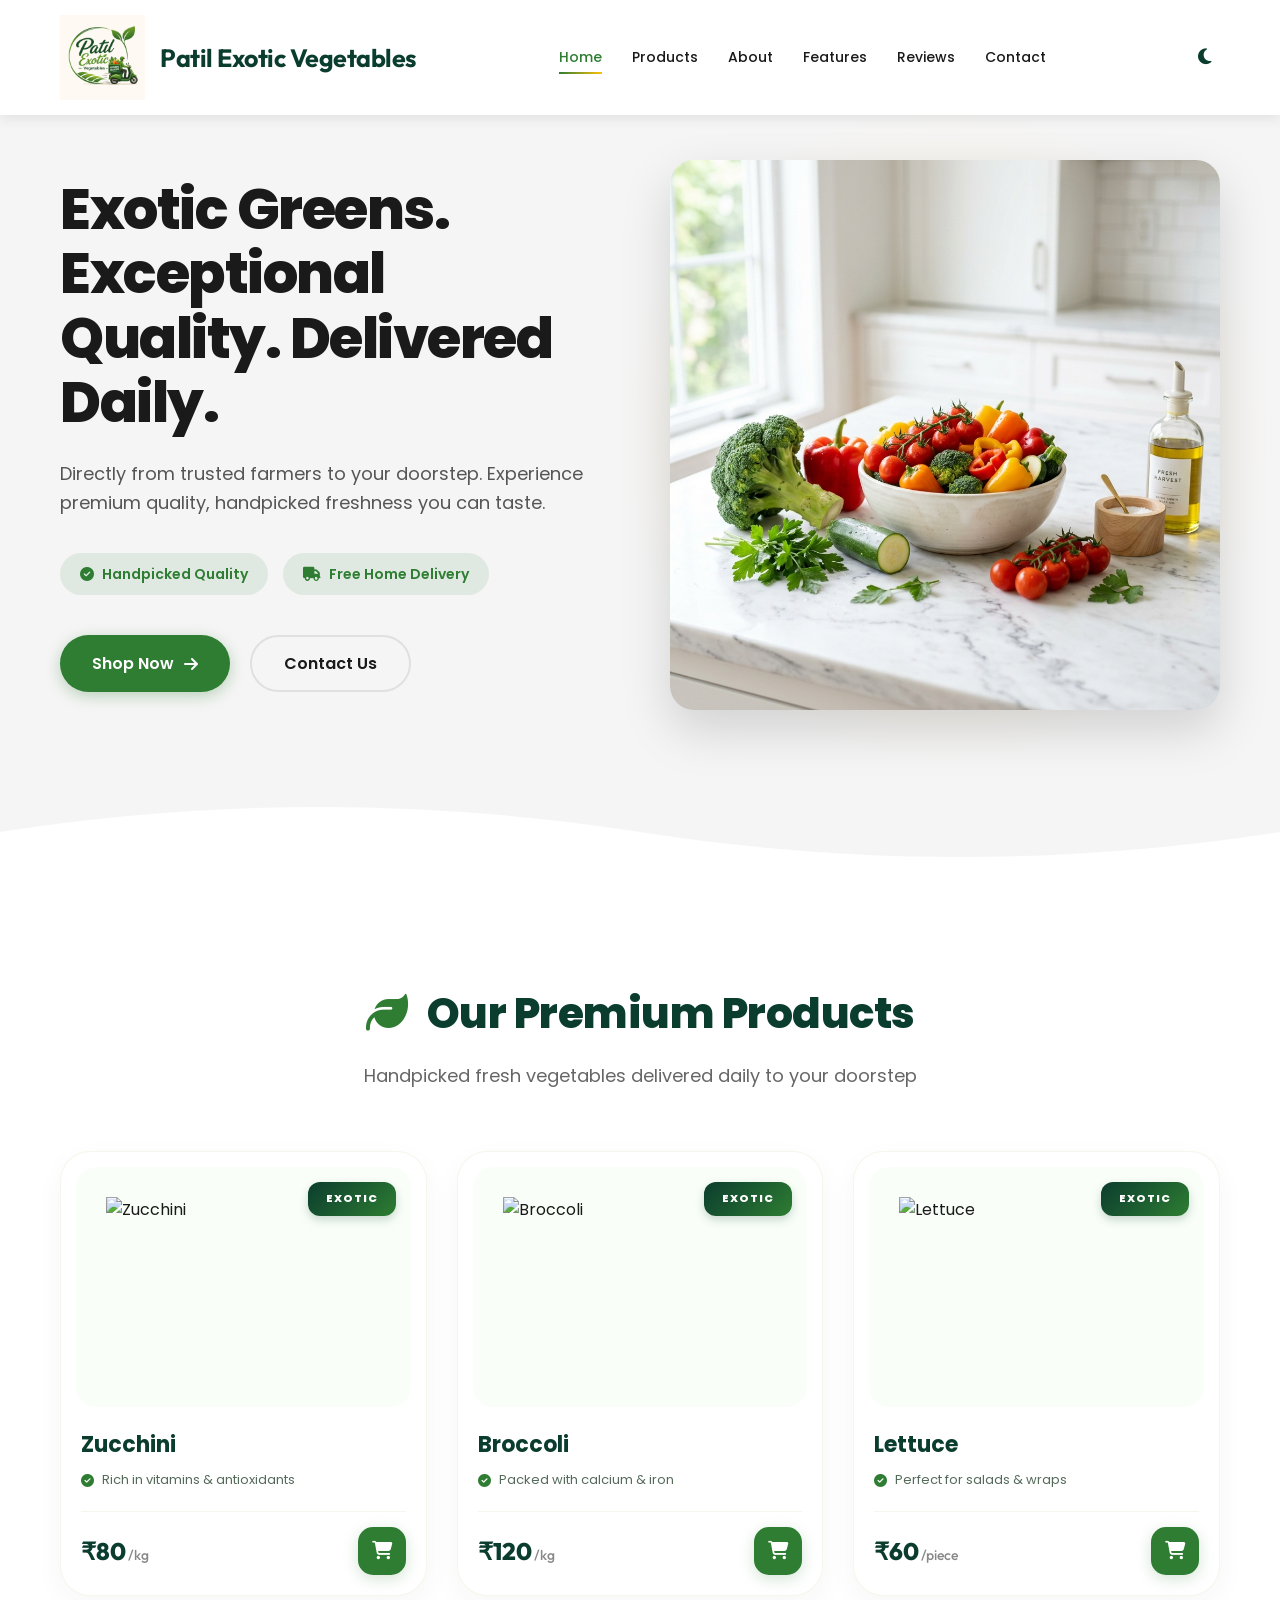
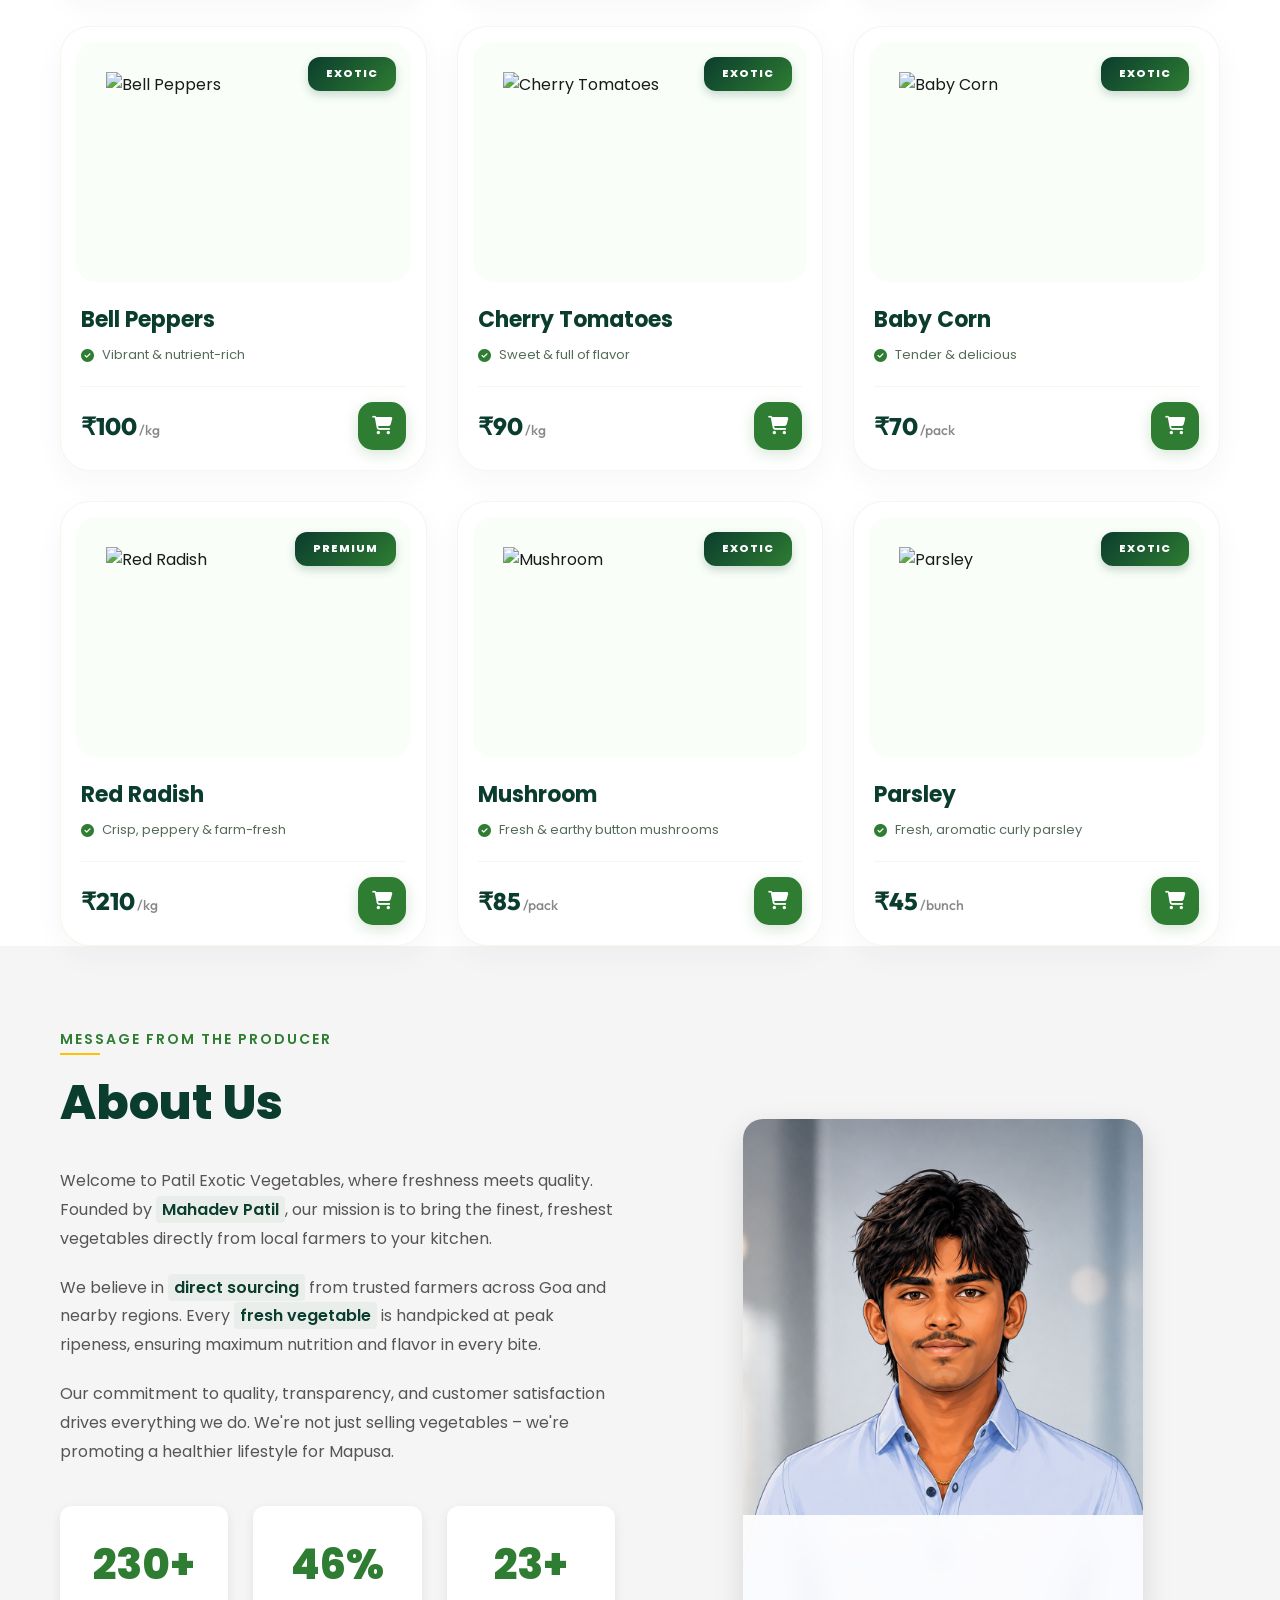
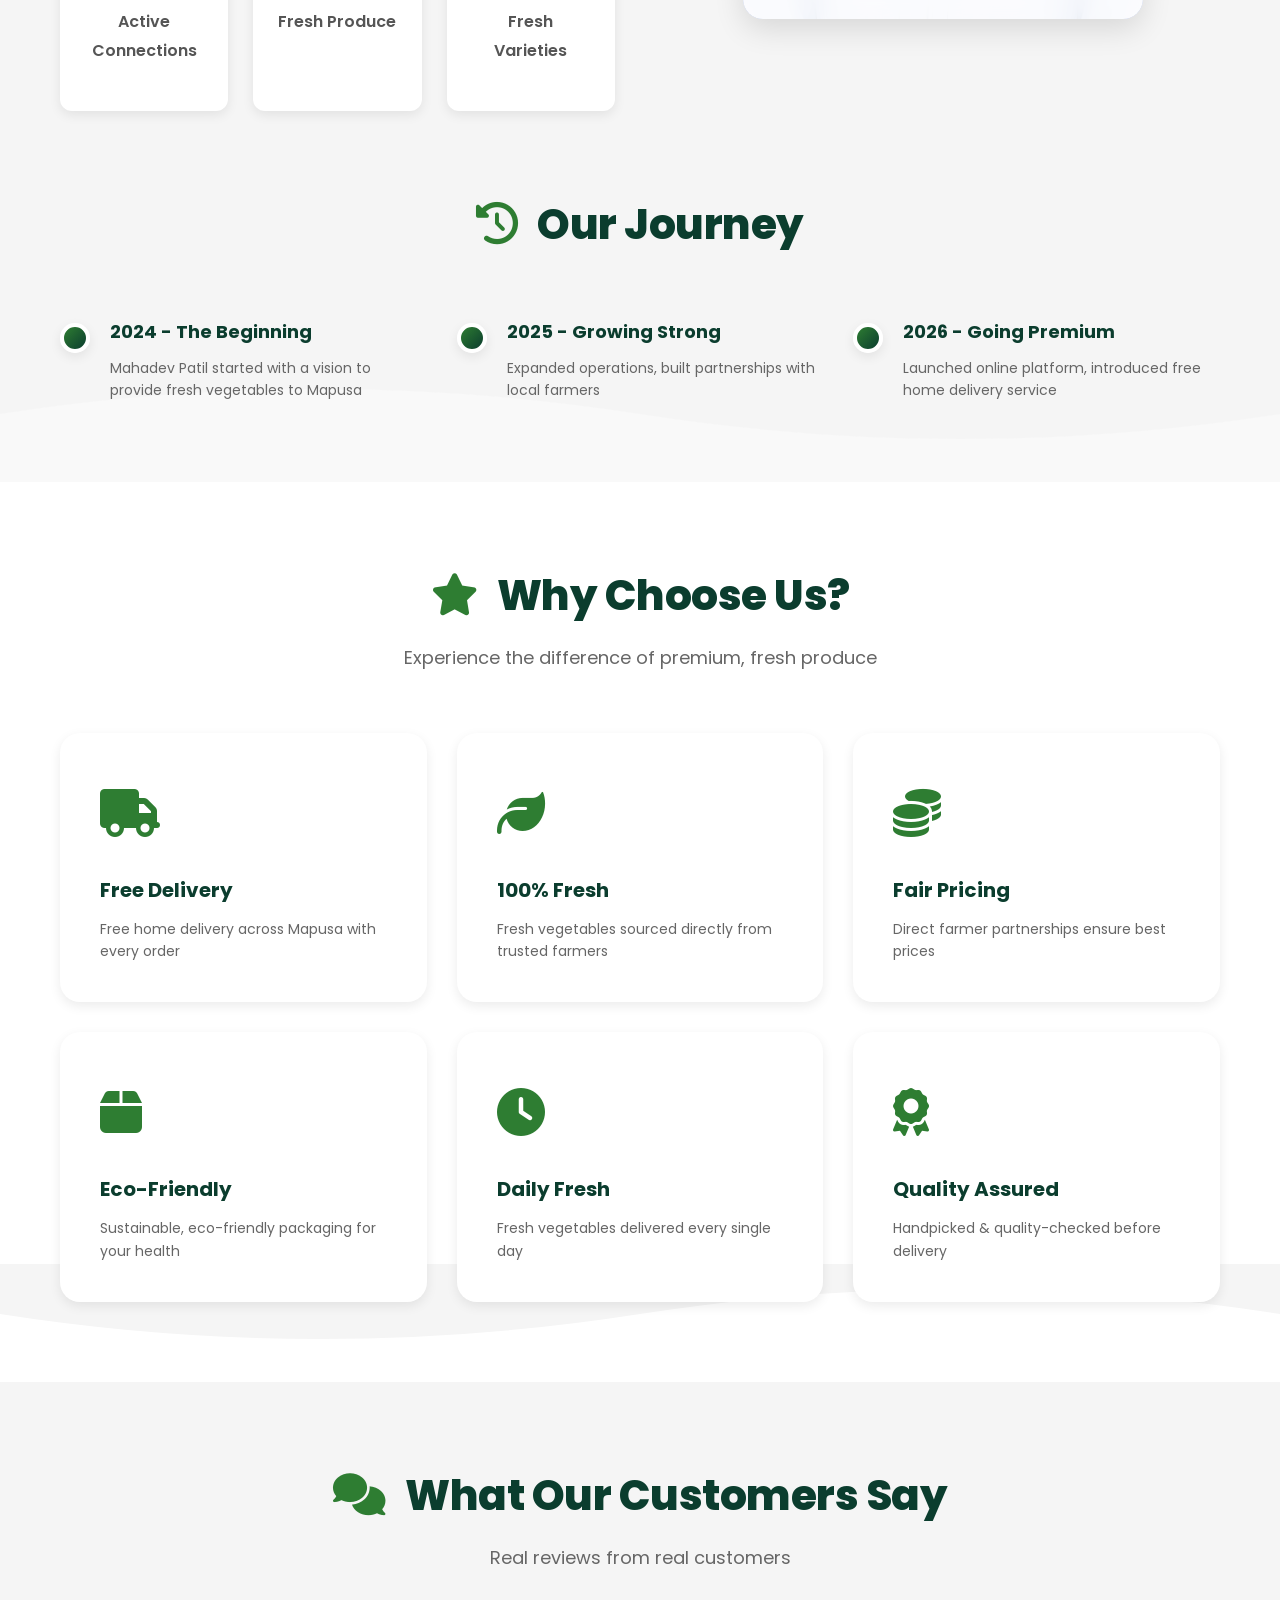
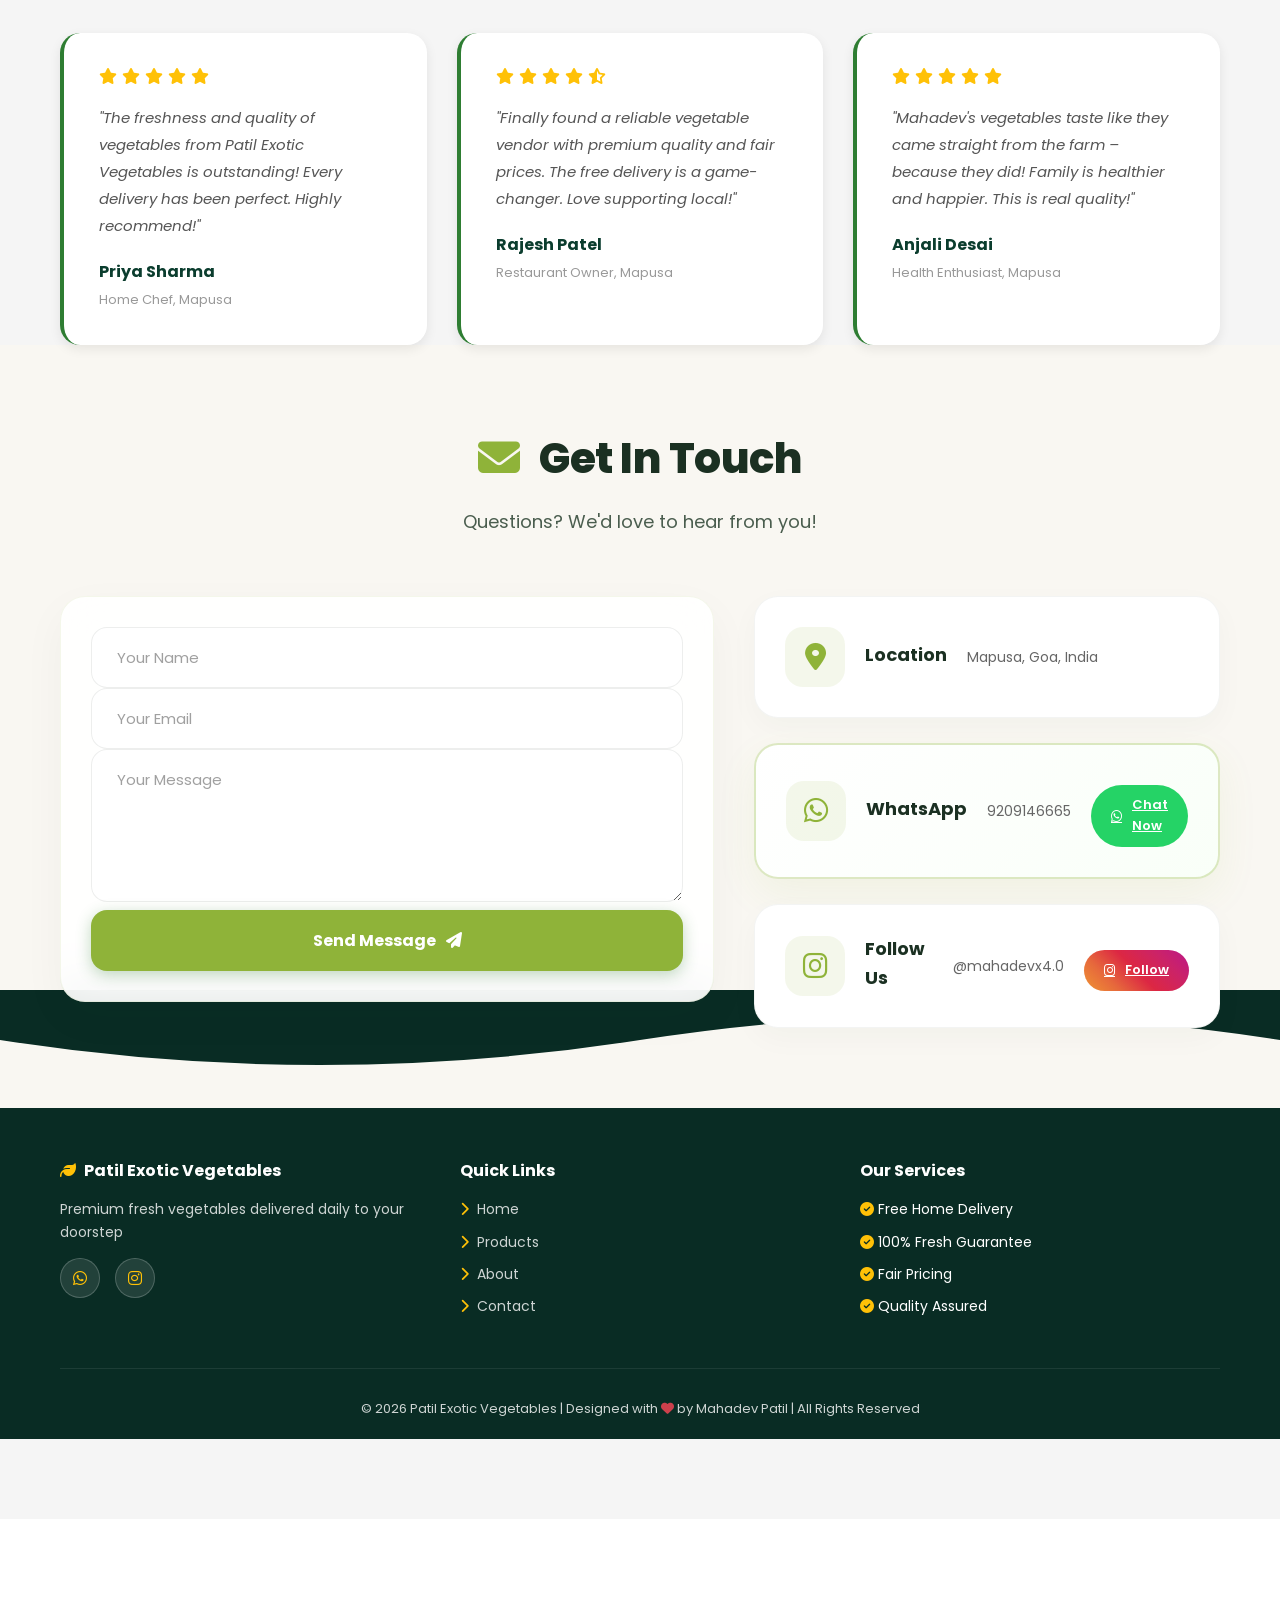
==== index.html @ 4e297a50 "Add files via upload" ====
<!DOCTYPE html>
<html lang="en">
<head>
    <meta charset="UTF-8">
    <meta name="viewport" content="width=device-width, initial-scale=1.0">
    <meta name="description" content="Patil Exotic Vegetables - Premium farm fresh vegetables delivered daily to your doorstep in Mapusa, Goa">
    <title>Patil Exotic Vegetables - Premium Farm Fresh Produce</title>
    <link rel="stylesheet" href="styles.css">
    <link href="https://cdnjs.cloudflare.com/ajax/libs/font-awesome/6.4.0/css/all.min.css" rel="stylesheet">
    <link href="https://fonts.googleapis.com/css2?family=Outfit:wght@400;600;700;800&family=Cinzel:wght@400;700;900&family=Playfair+Display:ital,wght@0,600;0,700;1,600;1,700&family=Poppins:wght@300;400;500;600;700;800&display=swap" rel="stylesheet">
</head>
<body>
    <!-- Navbar -->
    <nav class="navbar">
        <div class="navbar-container">
            <a href="#home" class="navbar-logo">
                <img src="logo.jpg" alt="Patil Exotic Vegetables" class="logo-img">
                <span class="logo-text">Patil Exotic Vegetables</span>
            </a>
            
            <div class="navbar-menu" id="navbarMenu">
                <a href="#home" class="nav-link">Home</a>
                <a href="#products" class="nav-link">Products</a>
                <a href="#about" class="nav-link">About</a>
                <a href="#features" class="nav-link">Features</a>
                <a href="#testimonials" class="nav-link">Reviews</a>
                <a href="#contact" class="nav-link">Contact</a>
            </div>

            <div class="navbar-right">
                <button class="dark-mode-toggle" id="darkModeToggle" title="Toggle Dark Mode">
                    <i class="fas fa-moon"></i>
                </button>
                <button class="hamburger" id="hamburger">
                    <span></span>
                    <span></span>
                    <span></span>
                </button>
            </div>
        </div>
    </nav>

    <!-- Hero Section -->
    <section id="home" class="hero-split">
        <div class="container hero-container">
            <div class="hero-text-content fade-in-up">
                <h1 class="hero-title">
                    Exotic Greens. Exceptional Quality. Delivered Daily.
                </h1>
                <p class="hero-subtitle">
                    Directly from trusted farmers to your doorstep. Experience premium quality, handpicked freshness you can taste.
                </p>
                
                <div class="hero-highlight-modern">
                    <span><i class="fas fa-check-circle"></i> Handpicked Quality</span>
                    <span><i class="fas fa-truck"></i> Free Home Delivery</span>
                </div>

                <div class="hero-buttons">
                    <button class="btn btn-primary" onclick="document.getElementById('products').scrollIntoView({behavior: 'smooth'})">
                        <span>Shop Now</span>
                        <i class="fas fa-arrow-right"></i>
                    </button>
                    <button class="btn btn-secondary btn-outline" onclick="document.getElementById('contact').scrollIntoView({behavior: 'smooth'})">
                        Contact Us
                    </button>
                </div>
            </div>
            
            <div class="hero-image-wrapper fade-in-up" style="animation-delay: 0.2s;">
                <img src="hero-split.png" alt="Fresh exotic vegetables" class="hero-image">
                <div class="hero-image-backdrop"></div>
            </div>
        </div>

        <svg class="wave-separator" viewBox="0 0 1200 120" preserveAspectRatio="none">
            <path d="M0,50 Q300,0 600,50 T1200,50 L1200,120 L0,120 Z" fill="#ffffff"></path>
        </svg>
    </section>

    <!-- Products Section -->
    <section id="products" class="products">
        <div class="container">
            <div class="section-header fade-in-up">
                <h2><i class="fas fa-leaf"></i> Our Premium Products</h2>
                <p>Handpicked fresh vegetables delivered daily to your doorstep</p>
            </div>

            <div class="products-grid">
                <!-- Zucchini -->
                <div class="product-card fade-in-up" style="animation-delay: 0.1s;">
                    <div class="product-image">
                        <img src="https://rukminim2.flixcart.com/image/180/240/xif0q/plant-seed/4/s/3/13-g-zucchini-gromax-india-original-imahgztqyvugmhvv.jpeg?q=90" alt="Zucchini">
                        <div class="product-badge">Exotic</div>
                    </div>
                    <div class="product-info">
                        <h3>Zucchini</h3>
                        <p class="product-benefit"><i class="fas fa-check-circle"></i> Rich in vitamins & antioxidants</p>
                        <div class="product-footer">
                            <span class="product-price">₹80<small>/kg</small></span>
                            <button class="btn-add-cart" onclick="addToCart('Zucchini')">
                                <i class="fas fa-shopping-cart"></i>
                            </button>
                        </div>
                    </div>
                </div>

                <!-- Broccoli -->
                <div class="product-card fade-in-up" style="animation-delay: 0.2s;">
                    <div class="product-image">
                        <img src="https://encrypted-tbn0.gstatic.com/images?q=tbn:ANd9GcSnmsTqc4RhMDFWD3kmkwhJX-zzKAAx-mdnjw&s" alt="Broccoli">
                        <div class="product-badge">Exotic</div>
                    </div>
                    <div class="product-info">
                        <h3>Broccoli</h3>
                        <p class="product-benefit"><i class="fas fa-check-circle"></i> Packed with calcium & iron</p>
                        <div class="product-footer">
                            <span class="product-price">₹120<small>/kg</small></span>
                            <button class="btn-add-cart" onclick="addToCart('Broccoli')">
                                <i class="fas fa-shopping-cart"></i>
                            </button>
                        </div>
                    </div>
                </div>

                <!-- Lettuce -->
                <div class="product-card fade-in-up" style="animation-delay: 0.3s;">
                    <div class="product-image">
                        <img src="https://encrypted-tbn0.gstatic.com/images?q=tbn:ANd9GcTvtNk-_QONM2rMEDYH7m0GryECnHze2jyeyQ&s" alt="Lettuce">
                        <div class="product-badge">Exotic</div>
                    </div>
                    <div class="product-info">
                        <h3>Lettuce</h3>
                        <p class="product-benefit"><i class="fas fa-check-circle"></i> Perfect for salads & wraps</p>
                        <div class="product-footer">
                            <span class="product-price">₹60<small>/piece</small></span>
                            <button class="btn-add-cart" onclick="addToCart('Lettuce')">
                                <i class="fas fa-shopping-cart"></i>
                            </button>
                        </div>
                    </div>
                </div>

                <!-- Bell Peppers -->
                <div class="product-card fade-in-up" style="animation-delay: 0.4s;">
                    <div class="product-image">
                        <img src="https://m.media-amazon.com/images/I/414iN1ruSHL._AC_UF1000,1000_QL80_.jpg" alt="Bell Peppers">
                        <div class="product-badge">Exotic</div>
                    </div>
                    <div class="product-info">
                        <h3>Bell Peppers</h3>
                        <p class="product-benefit"><i class="fas fa-check-circle"></i> Vibrant & nutrient-rich</p>
                        <div class="product-footer">
                            <span class="product-price">₹100<small>/kg</small></span>
                            <button class="btn-add-cart" onclick="addToCart('Bell Peppers')">
                                <i class="fas fa-shopping-cart"></i>
                            </button>
                        </div>
                    </div>
                </div>

                <!-- Cherry Tomatoes -->
                <div class="product-card fade-in-up" style="animation-delay: 0.5s;">
                    <div class="product-image">
                        <img src="https://pasarsegar.co.id/wp-content/uploads/2020/10/Tomat20Cherry.jpg" alt="Cherry Tomatoes">
                        <div class="product-badge">Exotic</div>
                    </div>
                    <div class="product-info">
                        <h3>Cherry Tomatoes</h3>
                        <p class="product-benefit"><i class="fas fa-check-circle"></i> Sweet & full of flavor</p>
                        <div class="product-footer">
                            <span class="product-price">₹90<small>/kg</small></span>
                            <button class="btn-add-cart" onclick="addToCart('Cherry Tomatoes')">
                                <i class="fas fa-shopping-cart"></i>
                            </button>
                        </div>
                    </div>
                </div>

                <!-- Baby Corn -->
                <div class="product-card fade-in-up" style="animation-delay: 0.6s;">
                    <div class="product-image">
                        <img src="https://cdn.shopaccino.com/rootz/products/picture5-79076756268089_m.jpg?v=684" alt="Baby Corn">
                        <div class="product-badge">Exotic</div>
                    </div>
                    <div class="product-info">
                        <h3>Baby Corn</h3>
                        <p class="product-benefit"><i class="fas fa-check-circle"></i> Tender & delicious</p>
                        <div class="product-footer">
                            <span class="product-price">₹70<small>/pack</small></span>
                            <button class="btn-add-cart" onclick="addToCart('Baby Corn')">
                                <i class="fas fa-shopping-cart"></i>
                            </button>
                        </div>
                    </div>
                </div>

                <!-- Red Radish -->
                <div class="product-card fade-in-up" style="animation-delay: 0.7s;">
                    <div class="product-image">
                        <img src="https://www.jiomart.com/images/product/original/590000135/red-radish-1-kg-product-images-o590000135-p590920895-0-202412250841.jpg?im=Resize=(1000,1000)" alt="Red Radish">
                        <div class="product-badge">Premium</div>
                    </div>
                    <div class="product-info">
                        <h3>Red Radish</h3>
                        <p class="product-benefit"><i class="fas fa-check-circle"></i> Crisp, peppery & farm-fresh</p>
                        <div class="product-footer">
                            <span class="product-price">₹210<small>/kg</small></span>
                            <button class="btn-add-cart" onclick="addToCart('Red Radish')">
                                <i class="fas fa-shopping-cart"></i>
                            </button>
                        </div>
                    </div>
                </div>

                <!-- Mushroom -->
                <div class="product-card fade-in-up" style="animation-delay: 0.8s;">
                    <div class="product-image">
                        <img src="https://mushroomcouncil.org/wp-content/uploads/2019/11/Varieties-white-button.jpg" alt="Mushroom">
                        <div class="product-badge">Exotic</div>
                    </div>
                    <div class="product-info">
                        <h3>Mushroom</h3>
                        <p class="product-benefit"><i class="fas fa-check-circle"></i> Fresh & earthy button mushrooms</p>
                        <div class="product-footer">
                                                        <span class="product-price">₹85<small>/pack</small></span>
                            <button class="btn-add-cart" onclick="addToCart('Mushroom')">
                                <i class="fas fa-shopping-cart"></i>
                            </button>
                        </div>
                    </div>
                </div>

                <!-- Parsley -->
                <div class="product-card fade-in-up" style="animation-delay: 0.9s;">
                    <div class="product-image">
                        <img src="https://cdn.dotpe.in/longtail/store-items/6233713/or4lrovN.jpeg" alt="Parsley">
                        <div class="product-badge">Exotic</div>
                    </div>
                    <div class="product-info">
                        <h3>Parsley</h3>
                        <p class="product-benefit"><i class="fas fa-check-circle"></i> Fresh, aromatic curly parsley</p>
                        <div class="product-footer">
                            <span class="product-price">₹45<small>/bunch</small></span>
                            <button class="btn-add-cart" onclick="addToCart('Parsley')">
                                <i class="fas fa-shopping-cart"></i>
                            </button>
                        </div>
                    </div>
                </div>
            </div>
        </div>


    <!-- About Section -->
    <section id="about" class="about">
        <div class="container">
            <div class="about-content">
                <div class="about-text fade-in-up">
                    <div class="about-label">Message from the Producer</div>
                    <h2 class="about-heading">About Us</h2>
                    <p>
                        Welcome to Patil Exotic Vegetables, where freshness meets quality. Founded by <span class="highlight-keyword">Mahadev Patil</span>, our mission is to bring the finest, freshest vegetables directly from local farmers to your kitchen.
                    </p>
                    <p>
                        We believe in <span class="highlight-keyword">direct sourcing</span> from trusted farmers across Goa and nearby regions. Every <span class="highlight-keyword">fresh vegetable</span> is handpicked at peak ripeness, ensuring maximum nutrition and flavor in every bite.
                    </p>
                    <p>
                        Our commitment to quality, transparency, and customer satisfaction drives everything we do. We're not just selling vegetables – we're promoting a healthier lifestyle for Mapusa.
                    </p>

                    <div class="about-stats">
                        <div class="stat-card">
                            <h3 class="stat-number" data-target="500" data-suffix="+">0</h3>
                            <p class="stat-label">Active Connections</p>
                        </div>
                        <div class="stat-card">
                            <h3 class="stat-number" data-target="100" data-suffix="%">0</h3>
                            <p class="stat-label">Fresh Produce</p>
                        </div>
                        <div class="stat-card">
                            <h3 class="stat-number" data-target="50" data-suffix="+">0</h3>
                            <p class="stat-label">Fresh Varieties</p>
                        </div>
                    </div>
                </div>

                <div class="about-image fade-in-up">
                    <img src="profile.png" alt="Mahadev Patil - Producer">
                    <div class="about-image-overlay">
                        <span class="overlay-name">Mahadev Patil</span>
                        <span class="highlight-producer">Producer</span>
                    </div>
                </div>
            </div>

            <!-- Timeline -->
            <div class="timeline fade-in-up">
                <div class="section-header">
                    <h2><i class="fas fa-history"></i> Our Journey</h2>
                </div>
                <div class="timeline-items">
                    <div class="timeline-item">
                        <div class="timeline-marker"></div>
                        <div class="timeline-content">
                            <h4>2024 - The Beginning</h4>
                            <p>Mahadev Patil started with a vision to provide fresh vegetables to Mapusa</p>
                        </div>
                    </div>
                    <div class="timeline-item">
                        <div class="timeline-marker"></div>
                        <div class="timeline-content">
                            <h4>2025 - Growing Strong</h4>
                            <p>Expanded operations, built partnerships with local farmers</p>
                        </div>
                    </div>
                    <div class="timeline-item">
                        <div class="timeline-marker"></div>
                        <div class="timeline-content">
                            <h4>2026 - Going Premium</h4>
                            <p>Launched online platform, introduced free home delivery service</p>
                        </div>
                    </div>
                </div>
            </div>
        </div>

        <svg class="wave-separator" viewBox="0 0 1200 120" preserveAspectRatio="none">
            <path d="M0,50 Q300,0 600,50 T1200,50 L1200,120 L0,120 Z" fill="#f9f9f9"></path>
        </svg>
    </section>

    <!-- Features Section -->
    <section id="features" class="features">
        <div class="container">
            <div class="section-header fade-in-up">
                <h2><i class="fas fa-star"></i> Why Choose Us?</h2>
                <p>Experience the difference of premium, fresh produce</p>
            </div>

            <div class="features-grid">
                <div class="feature-card fade-in-up" style="animation-delay: 0.1s;">
                    <div class="feature-icon">
                        <i class="fas fa-truck"></i>
                    </div>
                    <h3>Free Delivery</h3>
                    <p>Free home delivery across Mapusa with every order</p>
                    <div class="feature-accent"></div>
                </div>

                <div class="feature-card fade-in-up" style="animation-delay: 0.2s;">
                    <div class="feature-icon">
                        <i class="fas fa-leaf"></i>
                    </div>
                    <h3>100% Fresh</h3>
                    <p>Fresh vegetables sourced directly from trusted farmers</p>
                    <div class="feature-accent"></div>
                </div>

                <div class="feature-card fade-in-up" style="animation-delay: 0.3s;">
                    <div class="feature-icon">
                        <i class="fas fa-coins"></i>
                    </div>
                    <h3>Fair Pricing</h3>
                    <p>Direct farmer partnerships ensure best prices</p>
                    <div class="feature-accent"></div>
                </div>

                <div class="feature-card fade-in-up" style="animation-delay: 0.4s;">
                    <div class="feature-icon">
                        <i class="fas fa-box"></i>
                    </div>
                    <h3>Eco-Friendly</h3>
                    <p>Sustainable, eco-friendly packaging for your health</p>
                    <div class="feature-accent"></div>
                </div>

                <div class="feature-card fade-in-up" style="animation-delay: 0.5s;">
                    <div class="feature-icon">
                        <i class="fas fa-clock"></i>
                    </div>
                    <h3>Daily Fresh</h3>
                    <p>Fresh vegetables delivered every single day</p>
                    <div class="feature-accent"></div>
                </div>

                <div class="feature-card fade-in-up" style="animation-delay: 0.6s;">
                    <div class="feature-icon">
                        <i class="fas fa-award"></i>
                    </div>
                    <h3>Quality Assured</h3>
                    <p>Handpicked & quality-checked before delivery</p>
                    <div class="feature-accent"></div>
                </div>
            </div>
        </div>

        <svg class="wave-separator" viewBox="0 0 1200 120" preserveAspectRatio="none">
            <path d="M0,50 Q300,100 600,50 T1200,50 L1200,0 L0,0 Z" fill="#f5f5f5"></path>
        </svg>
    </section>

    <!-- Testimonials Section -->
    <section id="testimonials" class="testimonials">
        <div class="container">
            <div class="section-header fade-in-up">
                <h2><i class="fas fa-comments"></i> What Our Customers Say</h2>
                <p>Real reviews from real customers</p>
            </div>

            <div class="testimonials-grid">
                <div class="testimonial-card fade-in-up" style="animation-delay: 0.1s;">
                    <div class="stars">
                        <i class="fas fa-star"></i>
                        <i class="fas fa-star"></i>
                        <i class="fas fa-star"></i>
                        <i class="fas fa-star"></i>
                        <i class="fas fa-star"></i>
                    </div>
                    <p class="testimonial-text">
                        "The freshness and quality of vegetables from Patil Exotic Vegetables is outstanding! Every delivery has been perfect. Highly recommend!"
                    </p>
                    <h4 class="testimonial-author">Priya Sharma</h4>
                    <p class="testimonial-role">Home Chef, Mapusa</p>
                </div>

                <div class="testimonial-card fade-in-up" style="animation-delay: 0.2s;">
                    <div class="stars">
                        <i class="fas fa-star"></i>
                        <i class="fas fa-star"></i>
                        <i class="fas fa-star"></i>
                        <i class="fas fa-star"></i>
                        <i class="fas fa-star-half-alt"></i>
                    </div>
                    <p class="testimonial-text">
                        "Finally found a reliable vegetable vendor with premium quality and fair prices. The free delivery is a game-changer. Love supporting local!"
                    </p>
                    <h4 class="testimonial-author">Rajesh Patel</h4>
                    <p class="testimonial-role">Restaurant Owner, Mapusa</p>
                </div>

                <div class="testimonial-card fade-in-up" style="animation-delay: 0.3s;">
                    <div class="stars">
                        <i class="fas fa-star"></i>
                        <i class="fas fa-star"></i>
                        <i class="fas fa-star"></i>
                        <i class="fas fa-star"></i>
                        <i class="fas fa-star"></i>
                    </div>
                    <p class="testimonial-text">
                        "Mahadev's vegetables taste like they came straight from the farm – because they did! Family is healthier and happier. This is real quality!"
                    </p>
                    <h4 class="testimonial-author">Anjali Desai</h4>
                    <p class="testimonial-role">Health Enthusiast, Mapusa</p>
                </div>
            </div>
        </div>


    <!-- Contact Section -->
    <section id="contact" class="contact">
        <div class="container">
            <div class="section-header fade-in-up">
                <h2><i class="fas fa-envelope"></i> Get In Touch</h2>
                <p>Questions? We'd love to hear from you!</p>
            </div>

            <div class="contact-content">
                <div class="contact-form fade-in-up">
                    <form id="contactForm" onsubmit="handleFormSubmit(event)">
                        <div class="form-group">
                            <input type="text" placeholder="Your Name" required>
                        </div>
                        <div class="form-group">
                            <input type="email" placeholder="Your Email" required>
                        </div>
                        <div class="form-group">
                            <textarea placeholder="Your Message" rows="5" required></textarea>
                        </div>
                        <button type="submit" class="btn btn-primary">
                            <span>Send Message</span>
                            <i class="fas fa-paper-plane"></i>
                        </button>
                    </form>
                </div>

                <div class="contact-info">
                    <div class="info-card fade-in-up" style="animation-delay: 0.1s;">
                        <div class="info-icon">
                            <i class="fas fa-map-marker-alt"></i>
                        </div>
                        <h4>Location</h4>
                        <p>Mapusa, Goa, India</p>
                    </div>

                    <div class="info-card whatsapp-card fade-in-up" style="animation-delay: 0.2s;">
                        <div class="info-icon">
                            <i class="fab fa-whatsapp"></i>
                        </div>
                        <h4>WhatsApp</h4>
                        <p>9209146665</p>
                        <a href="https://wa.me/919209146665" target="_blank" class="btn btn-whatsapp">
                            <i class="fab fa-whatsapp"></i> Chat Now
                        </a>
                    </div>

                    <div class="info-card fade-in-up" style="animation-delay: 0.3s;">
                        <div class="info-icon">
                            <i class="fab fa-instagram"></i>
                        </div>
                        <h4>Follow Us</h4>
                        <p>@mahadevx4.0</p>
                        <a href="https://instagram.com/mahadevx4.0" target="_blank" class="btn btn-instagram">
                            <i class="fab fa-instagram"></i> Follow
                        </a>
                    </div>
                </div>
            </div>
        </div>

        <svg class="wave-separator" viewBox="0 0 1200 120" preserveAspectRatio="none">
            <path d="M0,50 Q300,100 600,50 T1200,50 L1200,0 L0,0 Z" fill="#092C24"></path>
        </svg>
    </section>

    <!-- Footer -->
    <footer class="footer">
        <div class="container">
            <div class="footer-content">
                <div class="footer-section">
                    <h4><i class="fas fa-leaf"></i> Patil Exotic Vegetables</h4>
                    <p>Premium fresh vegetables delivered daily to your doorstep</p>
                    <div class="footer-social">
                        <a href="https://wa.me/919209146665" target="_blank" title="WhatsApp">
                            <i class="fab fa-whatsapp"></i>
                        </a>
                        <a href="https://instagram.com/mahadevx4.0" target="_blank" title="Instagram">
                            <i class="fab fa-instagram"></i>
                        </a>
                    </div>
                </div>
                <div class="footer-section">
                    <h4>Quick Links</h4>
                    <ul>
                        <li><a href="#home"><i class="fas fa-chevron-right"></i> Home</a></li>
                        <li><a href="#products"><i class="fas fa-chevron-right"></i> Products</a></li>
                        <li><a href="#about"><i class="fas fa-chevron-right"></i> About</a></li>
                        <li><a href="#contact"><i class="fas fa-chevron-right"></i> Contact</a></li>
                    </ul>
                </div>
                <div class="footer-section">
                    <h4>Our Services</h4>
                    <ul>
                        <li><i class="fas fa-check-circle"></i> Free Home Delivery</li>
                        <li><i class="fas fa-check-circle"></i> 100% Fresh Guarantee</li>
                        <li><i class="fas fa-check-circle"></i> Fair Pricing</li>
                        <li><i class="fas fa-check-circle"></i> Quality Assured</li>
                    </ul>
                </div>
            </div>
            <div class="footer-bottom">
                <p>&copy; 2026 Patil Exotic Vegetables | Designed with <i class="fas fa-heart"></i> by Mahadev Patil | All Rights Reserved</p>
            </div>
        </div>
    </footer>

    <!-- Toast Notification -->
    <div class="toast" id="toast"></div>

    <script src="script.js"></script>
</body>
</html>
---- styles.css ----
/* ========================================
   PATIL EXOTIC VEGETABLES - PREMIUM STYLES
   ======================================== */

:root {
    /* Premium Color Palette */
    --color-dark-green: #0B3D2E;
    --color-leaf-green: #2E7D32;
    --color-light-green: #A5D6A7;
    --color-accent-yellow: #FFC107;
    --color-white: #FFFFFF;
    --color-dark-gray: #1a1a1a;
    --color-light-gray: #f5f5f5;
    --color-border: #e0e0e0;
    --color-cream: #F9F7F2;
    --color-forest: #1B3022;
    --color-sage: #8FB339;
    
    /* Shadows */
    --shadow-sm: 0 2px 4px rgba(0, 0, 0, 0.05);
    --shadow-md: 0 4px 12px rgba(0, 0, 0, 0.08);
    --shadow-lg: 0 10px 30px rgba(0, 0, 0, 0.12);
    --shadow-xl: 0 20px 50px rgba(0, 0, 0, 0.15);
    
    /* Transitions */
    --transition: all 0.3s ease;
    
    /* Border Radius */
    --radius-sm: 6px;
    --radius-md: 12px;
    --radius-lg: 20px;
}

/* ==================== GLOBAL STYLES ==================== */

* {
    margin: 0;
    padding: 0;
    box-sizing: border-box;
}

html {
    scroll-behavior: smooth;
    scroll-padding-top: 80px;
}

body {
    font-family: 'Poppins', sans-serif;
    color: var(--color-dark-gray);
    background-color: var(--color-white);
    line-height: 1.6;
    overflow-x: hidden;
}

.container {
    max-width: 1200px;
    margin: 0 auto;
    padding: 0 20px;
    position: relative;
    z-index: 1;
}

/* ==================== NAVBAR ==================== */

/* ==================== NAVBAR ==================== */

.navbar {
    position: fixed;
    top: 0;
    width: 100%;
    z-index: 1000;
    padding: 15px 0;
    background: rgba(255, 255, 255, 0.95);
    backdrop-filter: blur(10px);
    box-shadow: var(--shadow-md);
    transition: var(--transition);
}

.navbar.scrolled {
    padding: 10px 0;
    box-shadow: var(--shadow-lg);
}

.navbar-container {
    max-width: 1200px;
    margin: 0 auto;
    padding: 0 20px;
    display: flex;
    justify-content: space-between;
    align-items: center;
}

.navbar-logo {
    display: flex;
    align-items: center;
    gap: 15px;
    text-decoration: none;
    transition: var(--transition);
    white-space: nowrap;
}

.navbar-logo:hover {
    color: var(--color-leaf-green);
    transform: scale(1.05);
}

.navbar-logo i {
    font-size: 24px;
}

.navbar-logo img {
    height: 85px;
    width: auto;
    object-fit: contain;
    transition: var(--transition);
}

.navbar-logo:hover img {
    transform: rotate(-5deg) scale(1.1);
}

.logo-text {
    font-family: 'Outfit', sans-serif;
    font-size: 25px;
    font-weight: 700;
    color: #0B3D2E;
    letter-spacing: -0.5px;
    transition: var(--transition);
}

.navbar-menu {
    display: flex;
    gap: 30px;
}

.nav-link {
    color: var(--color-dark-gray);
    text-decoration: none;
    font-weight: 500;
    font-size: 14px;
    position: relative;
    transition: var(--transition);
}

.nav-link:hover {
    color: var(--color-leaf-green);
}

.nav-link::after {
    content: '';
    position: absolute;
    bottom: -5px;
    left: 0;
    width: 0;
    height: 2px;
    background: linear-gradient(90deg, var(--color-leaf-green), var(--color-accent-yellow));
    transition: width 0.3s ease;
}

.nav-link:hover::after {
    width: 100%;
}

.nav-link.active::after {
    width: 100%;
}

.nav-link.active {
    color: var(--color-leaf-green);
}

.navbar-right {
    display: flex;
    gap: 15px;
    align-items: center;
}

.dark-mode-toggle {
    background: none;
    border: none;
    font-size: 18px;
    color: var(--color-dark-green);
    cursor: pointer;
    transition: var(--transition);
    padding: 8px;
    border-radius: var(--radius-md);
}

.dark-mode-toggle:hover {
    background: var(--color-light-gray);
    transform: rotate(20deg);
}

.hamburger {
    display: none;
    flex-direction: column;
    background: none;
    border: none;
    cursor: pointer;
    gap: 5px;
}

.hamburger span {
    width: 25px;
    height: 3px;
    background: var(--color-dark-green);
    border-radius: 2px;
    transition: var(--transition);
}

/* ==================== HERO SECTION ==================== */

.hamburger.active span:nth-child(1) {
    transform: rotate(45deg) translate(10px, 10px);
}

.hamburger.active span:nth-child(2) {
    opacity: 0;
}

.hamburger.active span:nth-child(3) {
    transform: rotate(-45deg) translate(7px, -7px);
}

/* ==================== HERO SPLIT SECTION ==================== */

.hero-split {
    position: relative;
    min-height: 100vh;
    display: flex;
    align-items: center;
    background-color: var(--color-light-gray);
    overflow: hidden;
    padding-top: 120px; /* Account for navbar */
    padding-bottom: 150px;
}

.hero-container {
    display: grid;
    grid-template-columns: 1fr 1fr;
    gap: 60px;
    align-items: center;
}

.hero-text-content {
    max-width: 600px;
    z-index: 2;
}

.hero-title {
    font-size: 56px;
    font-weight: 800;
    line-height: 1.15;
    letter-spacing: -1.5px;
    color: var(--color-dark-gray);
    margin-bottom: 25px;
}

.hero-subtitle {
    font-size: 18px;
    color: #555;
    margin-bottom: 35px;
    line-height: 1.6;
}

.hero-highlight-modern {
    display: flex;
    flex-wrap: wrap;
    gap: 15px;
    margin-bottom: 40px;
}

.hero-highlight-modern span {
    display: flex;
    align-items: center;
    gap: 8px;
    font-weight: 600;
    color: var(--color-leaf-green);
    background: rgba(46, 125, 50, 0.1);
    padding: 10px 20px;
    border-radius: 50px;
    font-size: 14px;
}

.hero-image-wrapper {
    position: relative;
    z-index: 2;
}

.hero-image {
    width: 100%;
    height: auto;
    border-radius: 24px;
    box-shadow: var(--shadow-xl);
    position: relative;
    z-index: 2;
}

.hero-image-backdrop {
    position: absolute;
    top: 50%;
    left: 50%;
    transform: translate(-50%, -50%);
    width: 120%;
    height: 120%;
    background: radial-gradient(circle, rgba(255,193,7,0.15) 0%, rgba(255,255,255,0) 70%);
    z-index: 1;
    pointer-events: none;
}

.hero-buttons {
    display: flex;
    gap: 20px;
    flex-wrap: wrap;
}

@keyframes slideUp {
    from {
        opacity: 0;
        transform: translateY(30px);
    }
    to {
        opacity: 1;
        transform: translateY(0);
    }
}

.fade-in {
    animation: slideUp 1s ease forwards;
}
.fade-in-up {
    animation: slideUp 1s ease forwards;
    opacity: 0;
}

@media (max-width: 992px) {
    .hero-container {
        grid-template-columns: 1fr;
        text-align: center;
        gap: 40px;
    }
    .hero-text-content {
        margin: 0 auto;
    }
    .hero-highlight-modern {
        justify-content: center;
    }
    .hero-title {
        font-size: 42px;
    }
    .hero-buttons {
        justify-content: center;
    }
}

/* ==================== BUTTONS ==================== */

.btn {
    padding: 14px 32px;
    border: none;
    border-radius: 50px;
    font-family: 'Poppins', sans-serif;
    font-weight: 600;
    font-size: 16px;
    cursor: pointer;
    transition: var(--transition);
    display: inline-flex;
    align-items: center;
    justify-content: center;
    gap: 10px;
}

.btn-primary {
    background-color: var(--color-leaf-green);
    color: var(--color-white);
    box-shadow: 0 4px 15px rgba(46, 125, 50, 0.3);
}

.btn-primary:hover {
    transform: translateY(-3px);
    background-color: var(--color-dark-green);
    box-shadow: 0 8px 25px rgba(46, 125, 50, 0.4);
}

.btn-outline {
    background-color: transparent;
    color: var(--color-dark-gray);
    border: 2px solid var(--color-border);
}

.btn-outline:hover {
    border-color: var(--color-dark-gray);
    transform: translateY(-3px);
}

.btn-whatsapp {
    background: linear-gradient(135deg, #25D366 0%, #20BA5F 100%);
    color: var(--color-white);
    padding: 10px 20px;
    font-size: 13px;
    margin-top: 10px;
}

.btn-whatsapp:hover {
    transform: scale(1.05);
    box-shadow: 0 5px 15px rgba(37, 211, 102, 0.3);
}

.btn-instagram {
    background: linear-gradient(135deg, #F77737 0%, #E1306C 50%, #405DE6 100%);
    color: var(--color-white);
    padding: 10px 20px;
    font-size: 13px;
    margin-top: 10px;
}

.btn-instagram:hover {
    transform: scale(1.05);
    box-shadow: 0 5px 15px rgba(233, 30, 99, 0.3);
}

.btn-add-cart {
    background: linear-gradient(135deg, var(--color-accent-yellow) 0%, #FFB300 100%);
    color: var(--color-dark-gray);
    width: 40px;
    height: 40px;
    border-radius: 50%;
    display: flex;
    align-items: center;
    justify-content: center;
    border: none;
    cursor: pointer;
    transition: var(--transition);
    font-weight: 600;
}

.btn-add-cart:hover {
    transform: scale(1.1) rotate(10deg);
    box-shadow: 0 5px 15px rgba(255, 193, 7, 0.4);
}

/* ==================== HERO SCROLL ==================== */

.hero-scroll {
    position: absolute;
    bottom: 30px;
    left: 50%;
    transform: translateX(-50%);
    text-align: center;
    color: var(--color-white);
    z-index: 10;
    animation: bounce 2s ease-in-out infinite;
}

.hero-scroll span {
    display: block;
    font-size: 14px;
    margin-bottom: 8px;
}

.hero-scroll i {
    font-size: 20px;
}

@keyframes bounce {
    0%, 100% {
        transform: translateX(-50%) translateY(0);
    }
    50% {
        transform: translateX(-50%) translateY(10px);
    }
}

/* ==================== WAVE SEPARATOR ==================== */

.wave-separator {
    position: absolute;
    bottom: -2px;
    left: 0;
    width: 100%;
    height: 120px;
    z-index: 0;
    pointer-events: none;
}

.wave-separator path {
    transition: var(--transition);
}

/* ==================== SECTION HEADER ==================== */

.section-header {
    text-align: center;
    margin-bottom: 60px;
}

.section-header h2 {
    font-size: 42px;
    font-weight: 800;
    color: var(--color-dark-green);
    margin-bottom: 15px;
    letter-spacing: -0.5px;
}

.section-header h2 i {
    color: var(--color-leaf-green);
    margin-right: 12px;
}

.section-header p {
    font-size: 18px;
    color: #666;
    max-width: 600px;
    margin: 0 auto;
}

/* ==================== PRODUCTS SECTION ==================== */

/* ==================== PRODUCTS SECTION ==================== */

.products {
    position: relative;
    padding: 80px 0;
    background: var(--color-white);
}

.products-grid {
    display: grid;
    grid-template-columns: repeat(auto-fit, minmax(280px, 1fr));
    gap: 30px;
}

.product-card {
    background: var(--color-white);
    border-radius: 30px;
    overflow: hidden;
    box-shadow: 0 10px 30px rgba(27, 48, 34, 0.04);
    transition: all 0.5s cubic-bezier(0.175, 0.885, 0.32, 1.275);
    animation: slideUp 1s ease forwards;
    opacity: 0;
    border: 1px solid rgba(143, 179, 57, 0.1);
    padding: 15px;
}

.product-card:hover {
    transform: translateY(-15px) scale(1.02);
    box-shadow: 0 20px 50px rgba(27, 48, 34, 0.1);
    border-color: var(--color-leaf-green);
}

.product-image {
    position: relative;
    width: 100%;
    height: 240px;
    overflow: hidden;
    background: #f9fff8;
    border-radius: 20px;
    display: flex;
    align-items: center;
    justify-content: center;
    padding: 30px;
    transition: var(--transition);
}

.product-card:hover .product-image {
    background: #f0fdf4;
}

.product-image img {
    width: 100%;
    height: 100%;
    object-fit: contain;
    transition: all 0.5s ease;
}

.product-card:hover .product-image img {
    transform: scale(1.15) rotate(5deg);
}

.product-badge {
    position: absolute;
    top: 15px;
    right: 15px;
    background: linear-gradient(135deg, var(--color-dark-green) 0%, var(--color-leaf-green) 100%);
    color: white;
    padding: 8px 18px;
    border-radius: 12px;
    font-size: 11px;
    font-weight: 800;
    text-transform: uppercase;
    letter-spacing: 1px;
    box-shadow: 0 4px 10px rgba(11, 61, 46, 0.2);
}

.product-info {
    padding: 20px 5px 5px;
}

.product-info h3 {
    font-size: 22px;
    font-weight: 700;
    color: var(--color-dark-green);
    margin-bottom: 8px;
}

.product-benefit {
    font-size: 13px;
    color: #556b5a;
    margin-bottom: 20px;
    display: flex;
    align-items: center;
    gap: 8px;
}

.product-benefit i {
    color: var(--color-leaf-green);
}

.product-footer {
    display: flex;
    justify-content: space-between;
    align-items: center;
    padding-top: 15px;
    border-top: 1px solid rgba(143, 179, 57, 0.1);
}

.product-price {
    font-size: 24px;
    font-weight: 800;
    color: var(--color-dark-green);
    font-family: 'Outfit', sans-serif;
}

.product-price small {
    font-size: 14px;
    font-weight: 500;
    color: #888;
    margin-left: 2px;
}

.btn-add-cart {
    background: var(--color-leaf-green);
    color: white;
    border: none;
    width: 48px;
    height: 48px;
    border-radius: 15px;
    cursor: pointer;
    display: flex;
    align-items: center;
    justify-content: center;
    transition: all 0.3s cubic-bezier(0.175, 0.885, 0.32, 1.275);
    box-shadow: 0 4px 15px rgba(46, 125, 50, 0.2);
}

.btn-add-cart:hover {
    background: var(--color-dark-green);
    transform: scale(1.1) rotate(10deg);
    box-shadow: 0 8px 25px rgba(11, 61, 46, 0.3);
}

.btn-add-cart i {
    font-size: 18px;
}

/* Products Page Specifics */
.products-page .navbar {
    background: rgba(255, 255, 255, 0.95);
    backdrop-filter: blur(20px);
    border-bottom: 1px solid rgba(143, 179, 57, 0.1);
}

.products-hero {
    padding: 180px 0 60px;
    background: linear-gradient(135deg, #f9fff8 0%, #ffffff 100%);
    text-align: center;
}

body.dark-mode .products-hero {
    background: #0f1a14;
}

.products-grid-section {
    padding: 60px 0 120px;
    background: var(--color-white);
}

body.dark-mode .products-grid-section {
    background: #0f1a14;
}

/* ==================== ABOUT SECTION ==================== */

.about {
    position: relative;
    padding: 80px 0;
    background: var(--color-light-gray);
}

.about-content {
    display: grid;
    grid-template-columns: 1fr 1fr;
    gap: 50px;
    align-items: center;
    margin-bottom: 80px;
}

.about-image {
    position: relative;
    overflow: hidden;
    border-radius: var(--radius-lg);
    aspect-ratio: 3 / 4;
    max-height: 500px;
    margin: 0 auto;
    width: 100%;
    max-width: 400px; /* Prevent it from being too wide */
    animation: slideUp 1s ease forwards;
    opacity: 0;
    box-shadow: var(--shadow-lg);
}

.about-image img {
    width: 100%;
    height: 100%;
    object-fit: cover;
    object-position: center 10%;
    transition: var(--transition);
}

.about-image:hover img {
    transform: scale(1.05);
}

.about-image-overlay {
    position: absolute;
    bottom: 0;
    left: 0;
    right: 0;
    background: rgba(255, 255, 255, 0.9);
    backdrop-filter: blur(10px);
    padding: 20px 25px;
    display: flex;
    flex-direction: column;
    gap: 4px;
    border-top: 1px solid rgba(0,0,0,0.05);
}

.overlay-name {
    color: var(--color-dark-gray);
    font-weight: 700;
    font-size: 20px;
}

.highlight-producer {
    color: var(--color-dark-green);
    font-size: 16px;
    font-weight: 600;
}

.about-label {
    font-size: 14px;
    font-weight: 600;
    color: var(--color-leaf-green);
    text-transform: uppercase;
    letter-spacing: 2px;
    margin-bottom: 15px;
    display: inline-block;
    position: relative;
}

.about-label::after {
    content: '';
    position: absolute;
    bottom: -5px;
    left: 0;
    width: 40px;
    height: 2px;
    background-color: var(--color-accent-yellow);
}

.about-text {
    animation: slideUp 1s ease forwards;
    opacity: 0;
}

.about-heading {
    font-size: 48px;
    font-weight: 800;
    color: var(--color-dark-green);
    margin-bottom: 25px;
}

.about-text p {
    font-size: 16px;
    color: #555;
    margin-bottom: 20px;
    line-height: 1.8;
}

.highlight-keyword {
    color: var(--color-dark-green);
    font-weight: 600;
    background: rgba(46, 125, 50, 0.05);
    padding: 2px 6px;
    border-radius: 4px;
}

.about-stats {
    display: grid;
    grid-template-columns: repeat(auto-fit, minmax(150px, 1fr));
    gap: 25px;
    margin-top: 40px;
}

.stat-card {
    background: var(--color-white);
    padding: 25px;
    border-radius: var(--radius-md);
    text-align: center;
    box-shadow: var(--shadow-md);
    transition: var(--transition);
}

.stat-card:hover {
    transform: translateY(-5px);
    box-shadow: var(--shadow-lg);
}

.stat-number {
    font-size: 42px;
    font-weight: 800;
    color: var(--color-leaf-green);
    margin-bottom: 10px;
}

.stat-label {
    font-size: 14px;
    color: #666;
    font-weight: 600;
}

/* ==================== TIMELINE ==================== */

.timeline {
    margin-top: 60px;
}

.timeline h3 {
    font-size: 32px;
    font-weight: 800;
    color: var(--color-dark-green);
    margin-bottom: 50px;
    text-align: center;
}

.timeline h3 i {
    color: var(--color-leaf-green);
    margin-right: 12px;
}

.timeline-items {
    display: grid;
    grid-template-columns: repeat(auto-fit, minmax(300px, 1fr));
    gap: 30px;
}

.timeline-item {
    position: relative;
    padding-left: 50px;
    animation: slideUp 1s ease forwards;
    opacity: 0;
}

.timeline-marker {
    position: absolute;
    left: 0;
    top: 5px;
    width: 30px;
    height: 30px;
    background: linear-gradient(135deg, var(--color-leaf-green) 0%, var(--color-dark-green) 100%);
    border-radius: 50%;
    border: 4px solid var(--color-white);
    box-shadow: var(--shadow-md);
}

.timeline-content h4 {
    font-size: 18px;
    font-weight: 700;
    color: var(--color-dark-green);
    margin-bottom: 10px;
}

.timeline-content p {
    color: #666;
    font-size: 14px;
    line-height: 1.6;
}

/* ==================== FEATURES SECTION ==================== */

.features {
    position: relative;
    padding: 80px 0;
    background: var(--color-white);
}

.features-grid {
    display: grid;
    grid-template-columns: repeat(auto-fit, minmax(300px, 1fr));
    gap: 30px;
}

.feature-card {
    position: relative;
    padding: 40px;
    background: var(--color-white);
    border-radius: var(--radius-lg);
    box-shadow: var(--shadow-md);
    transition: var(--transition);
    animation: slideUp 1s ease forwards;
    opacity: 0;
    border-top: 4px solid transparent;
    overflow: hidden;
}

.feature-card::before {
    content: '';
    position: absolute;
    top: 0;
    left: 0;
    right: 0;
    height: 4px;
    background: linear-gradient(90deg, var(--color-leaf-green) 0%, var(--color-accent-yellow) 100%);
    transform: scaleX(0);
    transition: transform 0.3s ease;
}

.feature-card:hover::before {
    transform: scaleX(1);
}

.feature-card:hover {
    transform: translateY(-10px);
    box-shadow: var(--shadow-lg);
}

.feature-icon {
    font-size: 48px;
    color: var(--color-leaf-green);
    margin-bottom: 20px;
    transition: var(--transition);
}

.feature-card:hover .feature-icon {
    color: var(--color-accent-yellow);
    transform: scale(1.15) rotate(10deg);
}

.feature-card h3 {
    font-size: 20px;
    font-weight: 700;
    color: var(--color-dark-green);
    margin-bottom: 12px;
}

.feature-card p {
    font-size: 14px;
    color: #666;
    line-height: 1.6;
}

.feature-accent {
    position: absolute;
    width: 100%;
    height: 4px;
    background: linear-gradient(90deg, var(--color-leaf-green) 0%, transparent 100%);
    bottom: 0;
    left: 0;
    transform: scaleX(0);
    transition: var(--transition);
    transform-origin: left;
}

.feature-card:hover .feature-accent {
    transform: scaleX(1);
}

/* ==================== TESTIMONIALS SECTION ==================== */

.testimonials {
    position: relative;
    padding: 80px 0;
    background: var(--color-light-gray);
}

.testimonials-grid {
    display: grid;
    grid-template-columns: repeat(auto-fit, minmax(320px, 1fr));
    gap: 30px;
}

.testimonial-card {
    background: var(--color-white);
    padding: 35px;
    border-radius: var(--radius-lg);
    box-shadow: var(--shadow-md);
    transition: var(--transition);
    animation: slideUp 1s ease forwards;
    opacity: 0;
    border-left: 4px solid var(--color-leaf-green);
}

.testimonial-card:hover {
    transform: translateY(-8px);
    box-shadow: var(--shadow-lg);
}

.stars {
    display: flex;
    gap: 5px;
    margin-bottom: 20px;
}

.stars i {
    color: var(--color-accent-yellow);
    font-size: 16px;
}

.testimonial-text {
    font-size: 15px;
    color: #555;
    margin-bottom: 20px;
    line-height: 1.8;
    font-style: italic;
}

.testimonial-author {
    font-size: 16px;
    font-weight: 700;
    color: var(--color-dark-green);
    margin-bottom: 5px;
}

.testimonial-role {
    font-size: 13px;
    color: #999;
}

/* ==================== CONTACT SECTION ==================== */

/* ==================== CONTACT SECTION ==================== */

.contact {
    position: relative;
    padding: 80px 0;
    background: var(--color-cream);
    color: var(--color-forest);
}

.contact .section-header h2 {
    color: var(--color-forest);
    font-size: 42px;
    font-weight: 800;
}

.contact .section-header p {
    color: #4a5d4e;
    font-size: 18px;
}

.contact .section-header h2 i {
    color: var(--color-sage);
}

.contact-content {
    display: grid;
    grid-template-columns: 1.2fr 0.8fr;
    gap: 40px;
    align-items: start;
}

.contact-form {
    background: rgba(255, 255, 255, 0.9);
    padding: 30px; /* More compact */
    border-radius: 25px;
    backdrop-filter: blur(20px);
    border: 1px solid rgba(143, 179, 57, 0.1);
    box-shadow: 0 15px 45px rgba(27, 48, 34, 0.04);
    animation: slideUp 1s ease forwards;
    opacity: 0;
}
}

.form-group {
    margin-bottom: 25px;
}

.form-group input,
.form-group textarea {
    width: 100%;
    padding: 18px 25px;
    border: 1px solid rgba(27, 48, 34, 0.08);
    border-radius: 16px;
    background: var(--color-white);
    color: var(--color-forest);
    font-family: 'Poppins', sans-serif;
    font-size: 15px;
    transition: var(--transition);
}

.form-group input::placeholder,
.form-group textarea::placeholder {
    color: #a0a0a0;
}

.form-group input:focus,
.form-group textarea:focus {
    outline: none;
    background: var(--color-white);
    border-color: var(--color-sage);
    box-shadow: 0 10px 25px rgba(143, 179, 57, 0.1);
}

.contact .btn-primary {
    background: var(--color-sage);
    padding: 18px 35px;
    border-radius: 16px;
    font-weight: 700;
    width: 100%;
    justify-content: center;
    border: none;
}

.contact .btn-primary:hover {
    background: var(--color-forest);
    transform: translateY(-3px);
    box-shadow: 0 10px 25px rgba(27, 48, 34, 0.15);
}

.contact-info {
    display: flex;
    flex-direction: column;
    gap: 25px;
    animation: slideUp 1s ease 0.2s forwards;
    opacity: 0;
}

.info-card {
    background: var(--color-white);
    padding: 30px;
    border-radius: 24px;
    border: 1px solid rgba(27, 48, 34, 0.05);
    box-shadow: 0 10px 30px rgba(27, 48, 34, 0.03);
    transition: var(--transition);
    display: flex;
    align-items: center;
    gap: 20px;
}

.info-card.whatsapp-card {
    border: 2px solid rgba(143, 179, 57, 0.3);
    background: linear-gradient(135deg, #ffffff 0%, #f9fff8 100%);
    box-shadow: 0 15px 40px rgba(143, 179, 57, 0.08);
}

.info-card:hover {
    transform: translateX(10px);
    border-color: var(--color-sage);
    box-shadow: 0 15px 40px rgba(27, 48, 34, 0.08);
}

.info-icon {
    width: 60px;
    height: 60px;
    background: rgba(143, 179, 57, 0.1);
    color: var(--color-sage);
    border-radius: 18px;
    display: flex;
    align-items: center;
    justify-content: center;
    font-size: 28px;
    flex-shrink: 0;
}

.info-card h4 {
    font-size: 18px;
    font-weight: 700;
    color: var(--color-forest);
    margin-bottom: 4px;
}

.info-card p {
    font-size: 14px;
    color: #666;
    margin: 0;
}

.info-card .btn {
    margin-left: auto;
    padding: 10px 20px;
    font-size: 13px;
}

.btn-whatsapp {
    background: #25D366;
    color: white;
}

.btn-instagram {
    background: linear-gradient(45deg, #f09433 0%, #e6683c 25%, #dc2743 50%, #cc2366 75%, #bc1888 100%);
    color: white;
}

/* ==================== FOOTER ==================== */

.footer {
    background: #092c24;
    color: var(--color-white);
    padding: 50px 0 20px;
}

.footer-content {
    display: grid;
    grid-template-columns: repeat(auto-fit, minmax(280px, 1fr));
    gap: 40px;
    margin-bottom: 40px;
}

.footer-section h4 {
    font-size: 16px;
    font-weight: 700;
    margin-bottom: 15px;
    display: flex;
    align-items: center;
    gap: 8px;
}

.footer-section h4 i {
    color: var(--color-accent-yellow);
}

.footer-section p {
    font-size: 14px;
    opacity: 0.8;
    margin-bottom: 15px;
}

.footer-social {
    display: flex;
    gap: 15px;
}

.footer-social a {
    width: 40px;
    height: 40px;
    background: rgba(255, 255, 255, 0.1);
    border-radius: 50%;
    display: flex;
    align-items: center;
    justify-content: center;
    color: var(--color-accent-yellow);
    text-decoration: none;
    transition: var(--transition);
    border: 1px solid rgba(255, 255, 255, 0.2);
}

.footer-social a:hover {
    background: var(--color-accent-yellow);
    color: var(--color-dark-green);
    transform: translateY(-5px) rotate(10deg);
}

.footer-section ul {
    list-style: none;
}

.footer-section ul li {
    margin-bottom: 10px;
    font-size: 14px;
}

.footer-section ul li a {
    color: rgba(255, 255, 255, 0.8);
    text-decoration: none;
    transition: var(--transition);
    display: flex;
    align-items: center;
    gap: 8px;
}

.footer-section ul li a:hover {
    color: var(--color-accent-yellow);
    transform: translateX(5px);
}

.footer-section ul li i {
    color: var(--color-accent-yellow);
}

.footer-bottom {
    text-align: center;
    padding-top: 30px;
    border-top: 1px solid rgba(255, 255, 255, 0.1);
    font-size: 13px;
    opacity: 0.8;
}

.footer-bottom i {
    color: #ff4757;
}

/* ==================== TOAST NOTIFICATION ==================== */

.toast {
    position: fixed;
    bottom: 30px;
    right: 30px;
    background: var(--color-leaf-green);
    color: var(--color-white);
    padding: 16px 25px;
    border-radius: var(--radius-md);
    box-shadow: var(--shadow-lg);
    font-size: 14px;
    font-weight: 600;
    z-index: 10000;
    display: none;
    animation: slideIn 0.3s ease forwards;
}

.toast.show {
    display: block;
}

@keyframes slideIn {
    from {
        transform: translateX(400px);
        opacity: 0;
    }
    to {
        transform: translateX(0);
        opacity: 1;
    }
}

/* ==================== ANIMATIONS ==================== */

@keyframes fadeInUp {
    from {
        opacity: 0;
        transform: translateY(30px);
    }
    to {
        opacity: 1;
        transform: translateY(0);
    }
}

.fade-in-up {
    animation: fadeInUp 0.8s ease forwards;
    opacity: 0;
}

.fade-in-up:nth-child(1) { animation-delay: 0.1s; }
.fade-in-up:nth-child(2) { animation-delay: 0.2s; }
.fade-in-up:nth-child(3) { animation-delay: 0.3s; }

/* ==================== DARK MODE ==================== */

body.dark-mode {
    background: #0f1a14;
    color: #b0c0b5;
}

body.dark-mode .navbar {
    background: rgba(15, 26, 20, 0.95);
    border-bottom: 1px solid rgba(143, 179, 57, 0.1);
}

body.dark-mode .navbar-logo,
body.dark-mode .nav-link {
    color: #ffffff;
}

body.dark-mode .logo-text {
    color: #ffffff;
    background: none;
    -webkit-text-fill-color: initial;
    background-clip: initial;
    filter: drop-shadow(0 0 10px rgba(143, 179, 57, 0.2));
}

body.dark-mode .nav-link:hover {
    color: #8FB339;
}

/* Sections */
body.dark-mode .hero-split,
body.dark-mode .products,
body.dark-mode .about,
body.dark-mode .features,
body.dark-mode .testimonials,
body.dark-mode .contact,
body.dark-mode .timeline {
    background: #0f1a14 !important;
}

body.dark-mode .section-header h2,
body.dark-mode .about-heading,
body.dark-mode .timeline h3,
body.dark-mode .hero-title,
body.dark-mode .footer-section h4,
body.dark-mode .product-info h3,
body.dark-mode .timeline-content h4,
body.dark-mode .feature-card h3,
body.dark-mode .testimonial-author {
    color: #ffffff !important;
}

body.dark-mode .section-header p,
body.dark-mode .hero-subtitle,
body.dark-mode .about-text p,
body.dark-mode .product-info p,
body.dark-mode .feature-card p,
body.dark-mode .testimonial-text,
body.dark-mode .footer-section p,
body.dark-mode .timeline-content p {
    color: #b0c0b5;
}

/* Highlights & Icons */
body.dark-mode .about-label,
body.dark-mode .highlight-producer,
body.dark-mode .stat-number,
body.dark-mode .info-icon,
body.dark-mode .feature-icon,
body.dark-mode .stars i,
body.dark-mode .timeline-marker,
body.dark-mode .section-header h2 i {
    color: #8FB339 !important;
}

body.dark-mode .hero-highlight-modern span,
body.dark-mode .highlight-keyword {
    color: #8FB339;
    background: rgba(143, 179, 57, 0.15);
}

/* Cards */
body.dark-mode .product-card,
body.dark-mode .feature-card,
body.dark-mode .testimonial-card,
body.dark-mode .stat-card,
body.dark-mode .info-card,
body.dark-mode .contact-form {
    background: #1b2b22 !important;
    border: 1px solid rgba(143, 179, 57, 0.1);
    box-shadow: 0 10px 30px rgba(0, 0, 0, 0.3);
}

body.dark-mode .product-card:hover,
body.dark-mode .feature-card:hover,
body.dark-mode .testimonial-card:hover,
body.dark-mode .stat-card:hover,
body.dark-mode .info-card:hover {
    background: #23352a !important;
    border-color: #8FB339;
}

/* Products Custom Styling */
body.dark-mode .product-image {
    background: #121d17;
    border-bottom: 1px solid rgba(143, 179, 57, 0.1);
}

body.dark-mode .product-price {
    color: #8FB339;
}

body.dark-mode .product-price small {
    color: #7a8a80;
}

/* About & Contact Specifics */
body.dark-mode .about-image-overlay {
    background: rgba(27, 43, 34, 0.9);
    border-top: 1px solid rgba(143, 179, 57, 0.2);
}

body.dark-mode .overlay-name {
    color: #ffffff;
}

body.dark-mode .form-group input,
body.dark-mode .form-group textarea {
    background: rgba(255, 255, 255, 0.05);
    border: 1px solid rgba(143, 179, 57, 0.2);
    color: #ffffff;
}

body.dark-mode .form-group input:focus,
body.dark-mode .form-group textarea:focus {
    background: rgba(255, 255, 255, 0.08);
    border-color: #8FB339;
    box-shadow: 0 0 15px rgba(143, 179, 57, 0.1);
}

/* Footer & Waves */
body.dark-mode .footer {
    background: #09120d;
}

body.dark-mode .wave-separator path {
    fill: #09120d;
}

/* ==================== RESPONSIVE DESIGN ==================== */

@media (max-width: 768px) {
    .navbar-menu {
        position: absolute;
        top: 100%;
        left: 0;
        right: 0;
        flex-direction: column;
        background: rgba(255, 255, 255, 0.98);
        padding: 20px;
        gap: 15px;
        display: none;
        box-shadow: var(--shadow-lg);
    }

    .navbar-menu.active {
        display: flex;
    }

    .hamburger {
        display: flex;
    }

    .hero-title {
        font-size: 40px;
    }

    .hero-typing {
        font-size: 18px;
    }

    .hero-subtitle {
        font-size: 14px;
    }

    .hero-buttons {
        flex-direction: column;
    }

    .hero-buttons .btn {
        width: 100%;
        justify-content: center;
    }

    .float-1,
    .float-2 {
        width: 150px;
        height: 150px;
    }

    .float-1 {
        top: 15%;
        right: 5%;
    }

    .float-2 {
        bottom: 10%;
        left: 0;
        width: 120px;
        height: 120px;
    }

    .about-content {
        grid-template-columns: 1fr;
        gap: 30px;
    }

    .about-image {
        height: 300px;
    }

    .about-text h2 {
        font-size: 28px;
    }

    .contact-content {
        grid-template-columns: 1fr;
        gap: 30px;
    }

    .section-header h2 {
        font-size: 32px;
    }

    .products-grid {
        grid-template-columns: repeat(auto-fit, minmax(250px, 1fr));
        gap: 20px;
    }

    .features-grid,
    .testimonials-grid {
        grid-template-columns: 1fr;
    }

    .hero {
        min-height: 80vh;
        margin-top: 70px;
    }

    .products,
    .about,
    .features,
    .testimonials,
    .contact {
        padding: 50px 0;
    }

    .section-header {
        margin-bottom: 40px;
    }

    .about-stats {
        grid-template-columns: repeat(2, 1fr);
    }
}

@media (max-width: 480px) {
    .hero-title {
        font-size: 28px;
    }

    .hero-typing {
        font-size: 14px;
    }

    .section-header h2 {
        font-size: 24px;
    }

    .about-text h2 {
        font-size: 22px;
    }

    .timeline-items {
        grid-template-columns: 1fr;
    }

    .about-stats {
        grid-template-columns: 1fr;
    }

    .hero-buttons {
        flex-direction: column;
    }

    .products-grid {
        grid-template-columns: 1fr;
    }

    .float-1,
    .float-2 {
        display: none;
    }

    .navbar-logo span {
        display: none;
    }

    .footer-content {
        grid-template-columns: 1fr;
        gap: 25px;
    }
}

/* ==================== SCROLL ANIMATIONS ==================== */

@keyframes slideUp {
    from {
        opacity: 0;
        transform: translateY(50px);
    }
    to {
        opacity: 1;
        transform: translateY(0);
    }
}

.slide-up {
    animation: slideUp 0.8s ease forwards;
    opacity: 0;
}

/* ==================== UTILITY CLASSES ==================== */

.text-center {
    text-align: center;
}

.mt-20 {
    margin-top: 20px;
}

.mt-40 {
    margin-top: 40px;
}

.mb-20 {
    margin-bottom: 20px;
}

.mb-40 {
    margin-bottom: 40px;
}

.gap-10 {
    gap: 10px;
}

.gap-20 {
    gap: 20px;
}

/* ==================== PRINT STYLES ==================== */

@media print {
    .navbar,
    .hero-scroll,
    .wave-separator,
    .hamburger,
    .dark-mode-toggle {
        display: none;
    }
}

/* ==================== FINAL RESPONSIVE POLISH ==================== */

/* Tablet & Smaller Desktop (max-width: 1024px) */
@media (max-width: 1024px) {
    .container {
        max-width: 95%;
        padding: 0 25px;
    }
    
    .hero-title {
        font-size: 48px;
    }
    
    .products-grid {
        grid-template-columns: repeat(2, 1fr); /* 2 products per row on tablet */
        gap: 20px;
    }
    
    .about-content {
        gap: 40px;
    }
}

/* Mobile Devices (max-width: 768px) */
@media (max-width: 768px) {
    .section-header {
        margin-bottom: 30px;
        text-align: center;
    }

    .section-header h2 {
        font-size: 32px;
    }

    /* Hero Section Stacking */
    .hero-split .hero-container {
        display: flex;
        flex-direction: column-reverse;
        text-align: center;
        padding-top: 100px;
        padding-bottom: 60px;
    }

    .hero-text-content {
        max-width: 100%;
        margin-top: 40px;
    }

    .hero-title {
        font-size: 36px;
        margin-bottom: 20px;
    }

    .hero-highlight-modern {
        justify-content: center;
    }

    .hero-buttons {
        justify-content: center;
        flex-direction: column;
        width: 100%;
    }

    .hero-buttons .btn {
        width: 100%;
    }

    /* Product Grid - 2 columns for mobile too as requested */
    .products-grid {
        grid-template-columns: repeat(2, 1fr);
        gap: 15px;
    }

    .product-card {
        padding: 15px;
    }

    .product-info h3 {
        font-size: 16px;
    }

    .product-price {
        font-size: 18px;
    }

    /* About Section */
    .about-content {
        grid-template-columns: 1fr;
    }

    .about-image {
        height: 350px;
        border-radius: 20px;
        order: 2; /* Producer card second on mobile */
    }
    
    .about-text {
        order: 1; /* Text first on mobile */
    }

    /* Features & Testimonials */
    .features-grid,
    .testimonials-grid {
        grid-template-columns: 1fr;
        gap: 20px;
    }

    /* Contact Section */
    .contact-content {
        grid-template-columns: 1fr;
        gap: 30px;
    }

    /* Footer */
    .footer-content {
        grid-template-columns: 1fr;
        text-align: center;
        gap: 35px;
    }

    .footer-social {
        justify-content: center;
    }
    
    .logo-text {
        font-size: 18px; /* Brand name visible and appropriately sized */
        display: block !important;
    }
}

/* Small Mobile Devices (max-width: 480px) */
@media (max-width: 480px) {
    .hero-title {
        font-size: 28px;
    }

    .hero-subtitle {
        font-size: 15px;
    }

    /* Ensure 2 columns even on very small mobile */
    .products-grid {
        grid-template-columns: repeat(2, 1fr);
        gap: 10px;
    }
    
    .product-card {
        padding: 10px;
    }

    .navbar-logo .logo-text {
        font-size: 14px;
        display: block !important;
    }

    .section-header h2 {
        font-size: 24px;
    }

    .about-stats {
        grid-template-columns: repeat(2, 1fr);
        gap: 10px;
    }

    .stat-card {
        padding: 15px;
    }
}

/* Fix for all images to ensure no overflow */
img {
    max-width: 100%;
    height: auto;
    display: block;
}
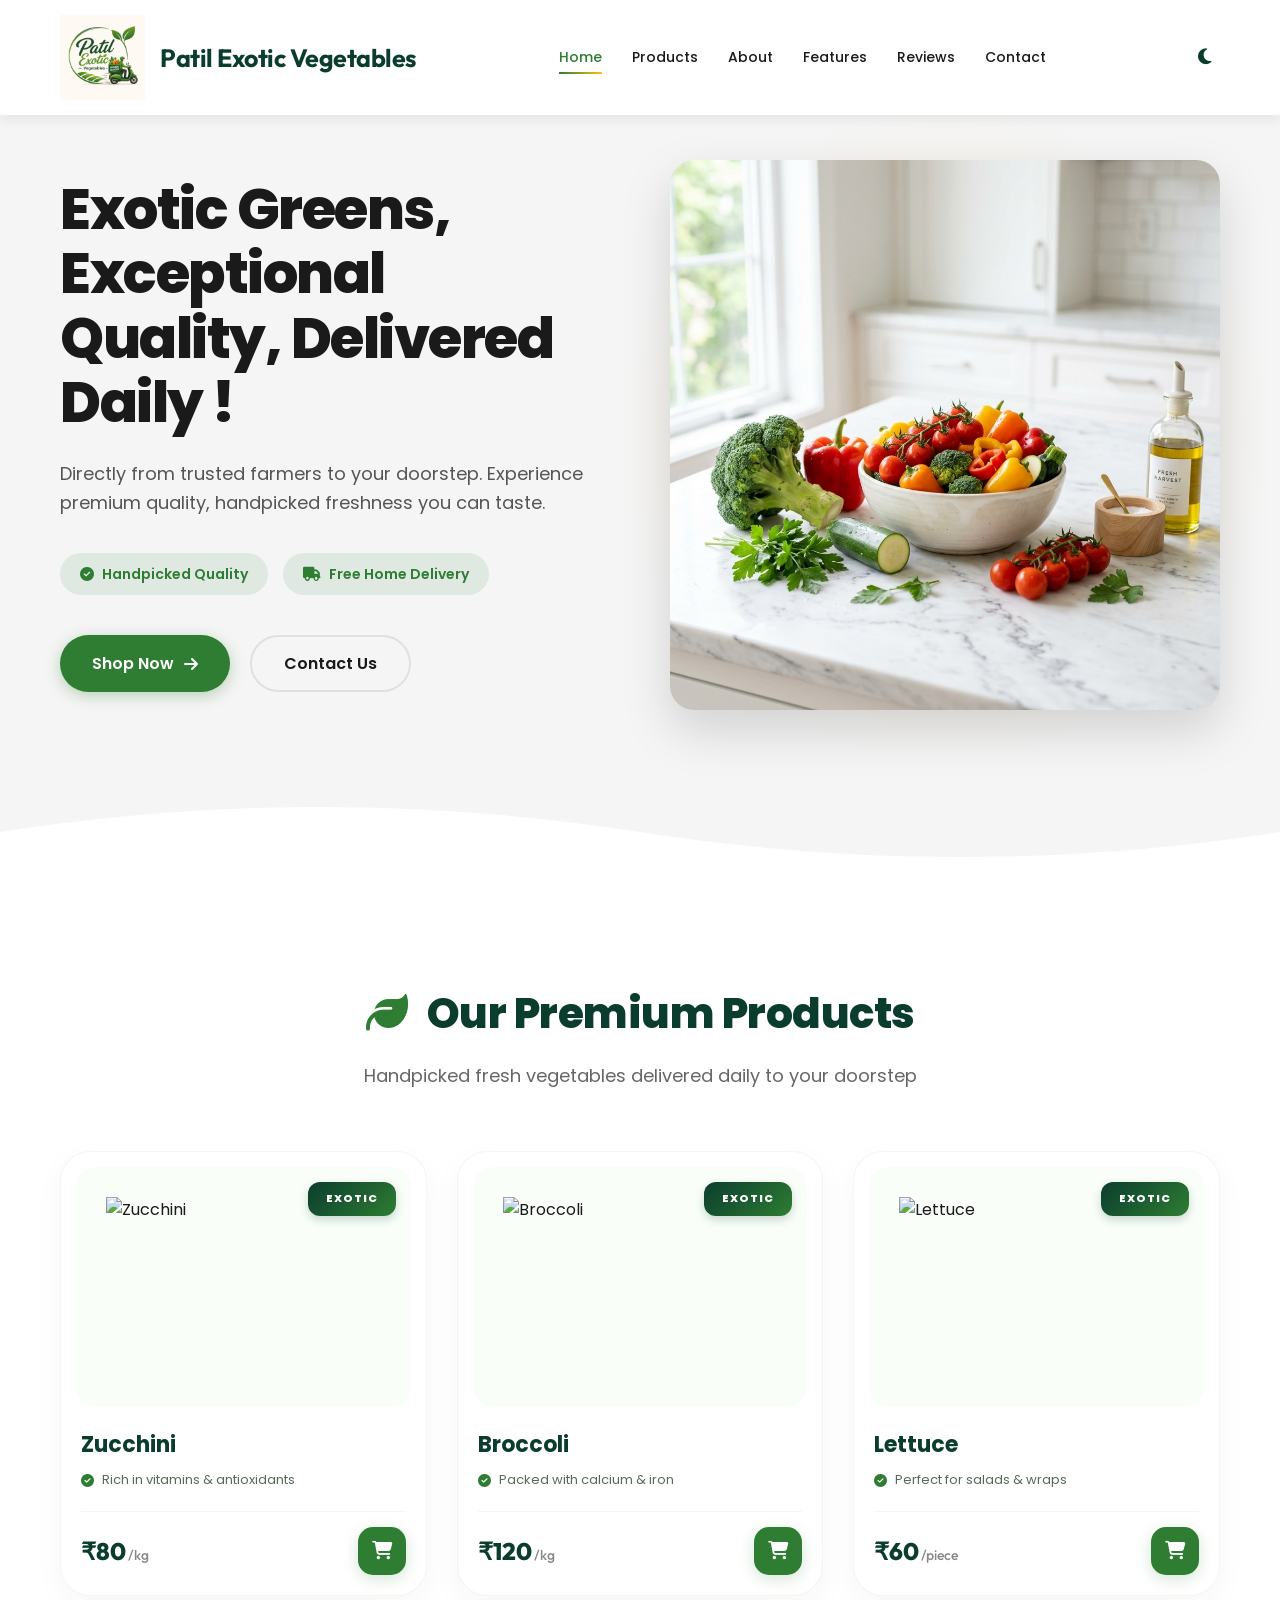
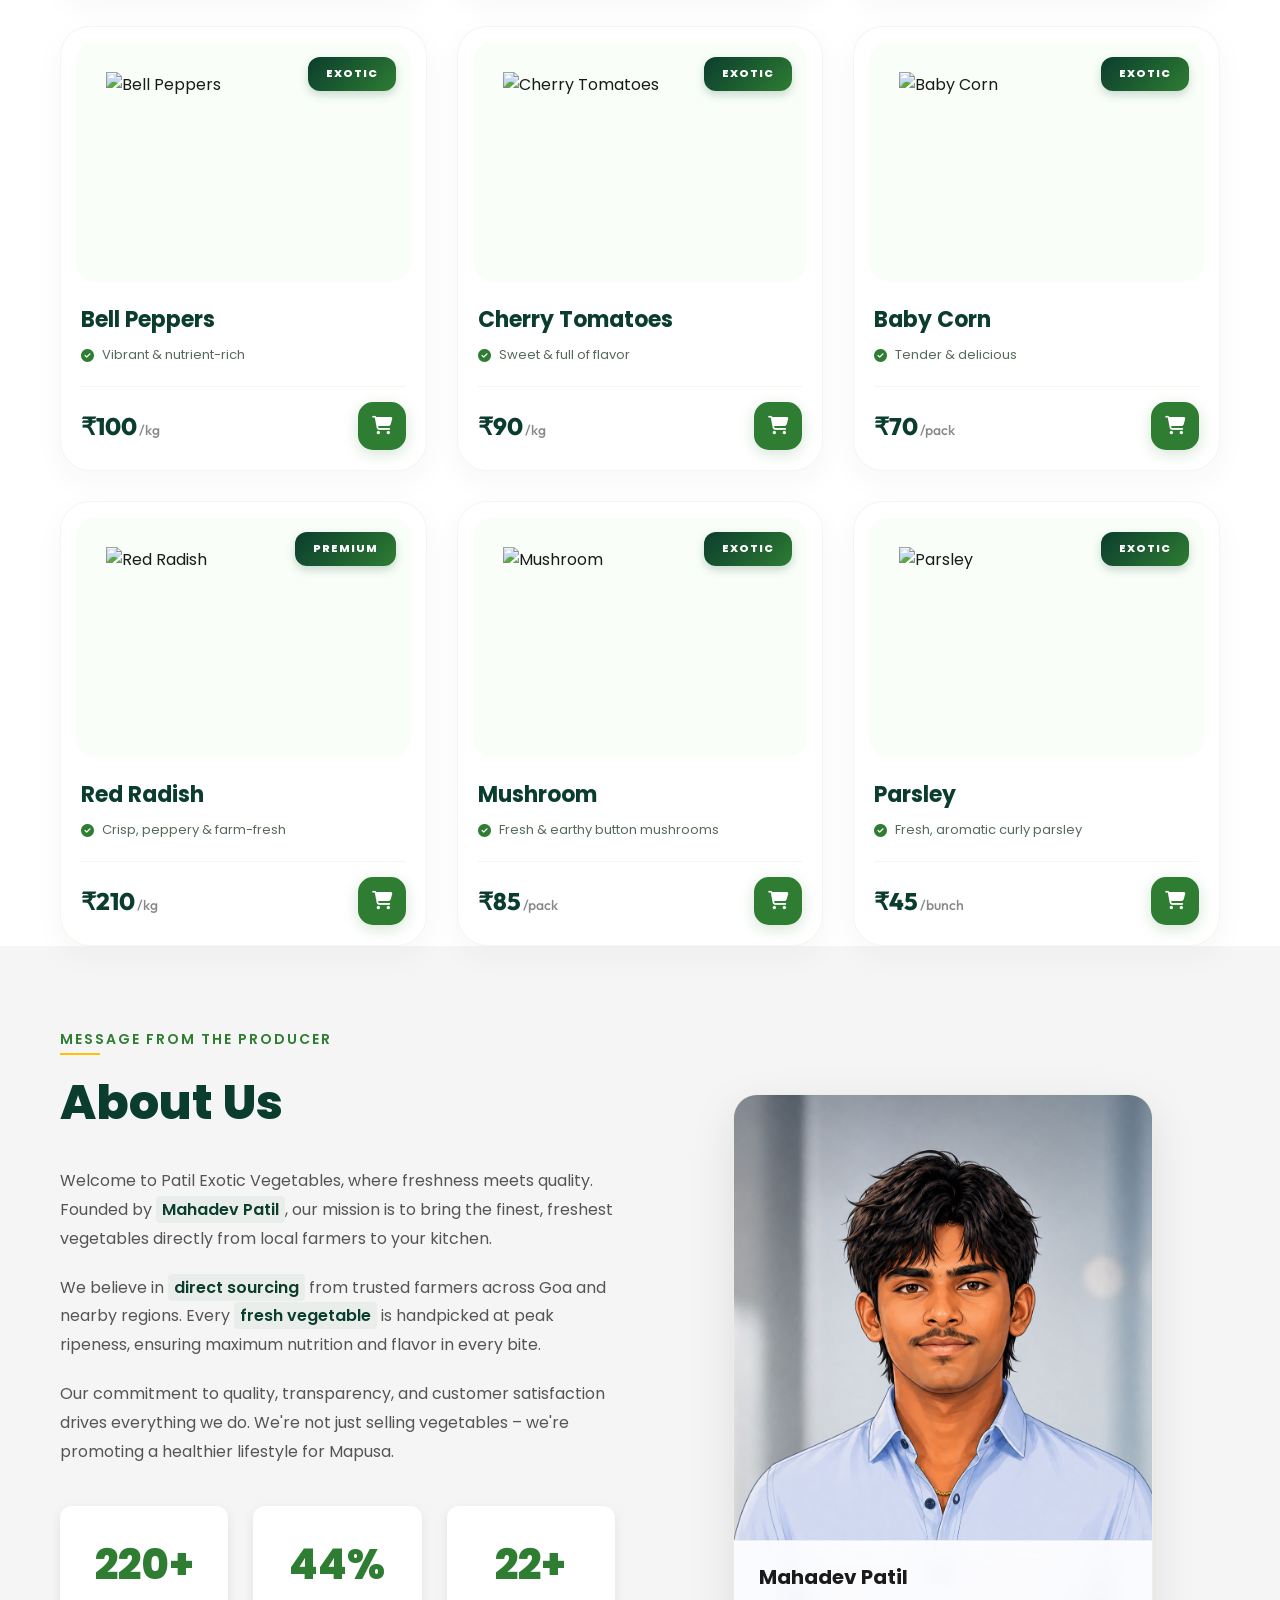
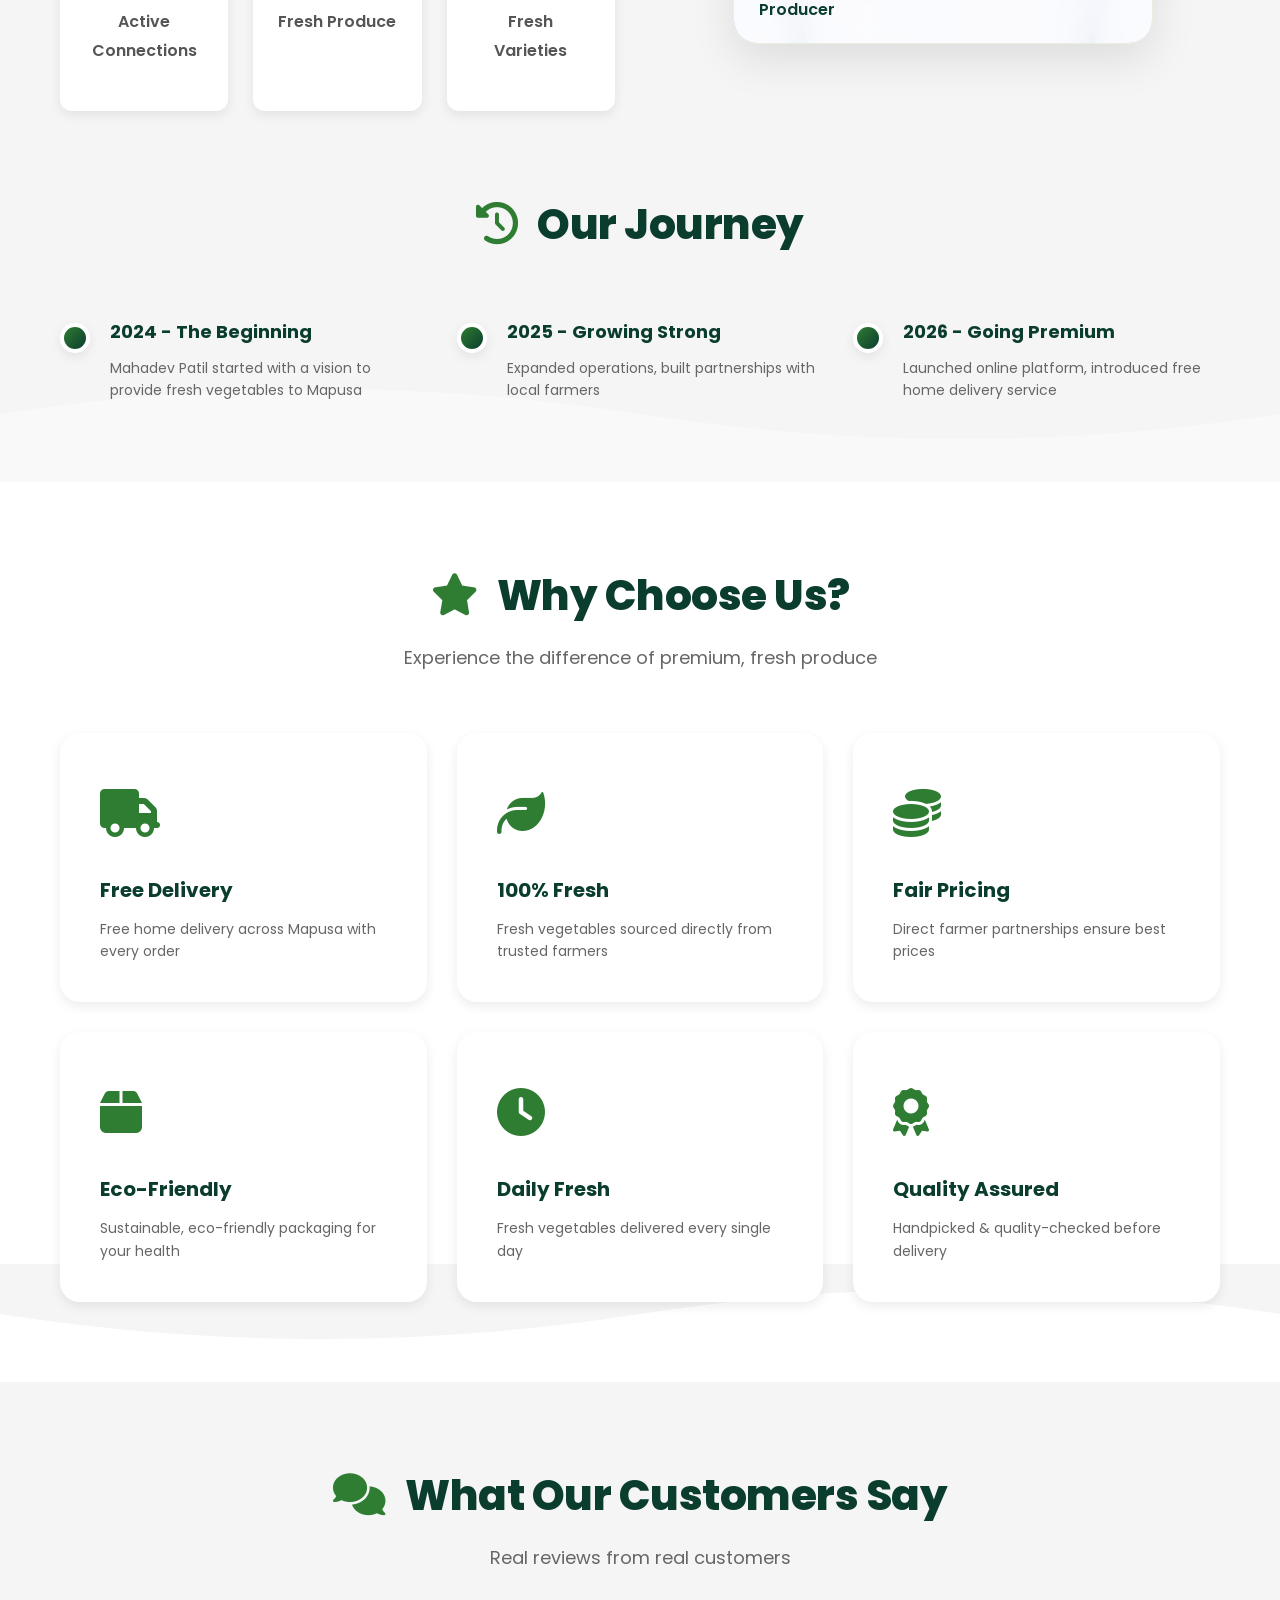
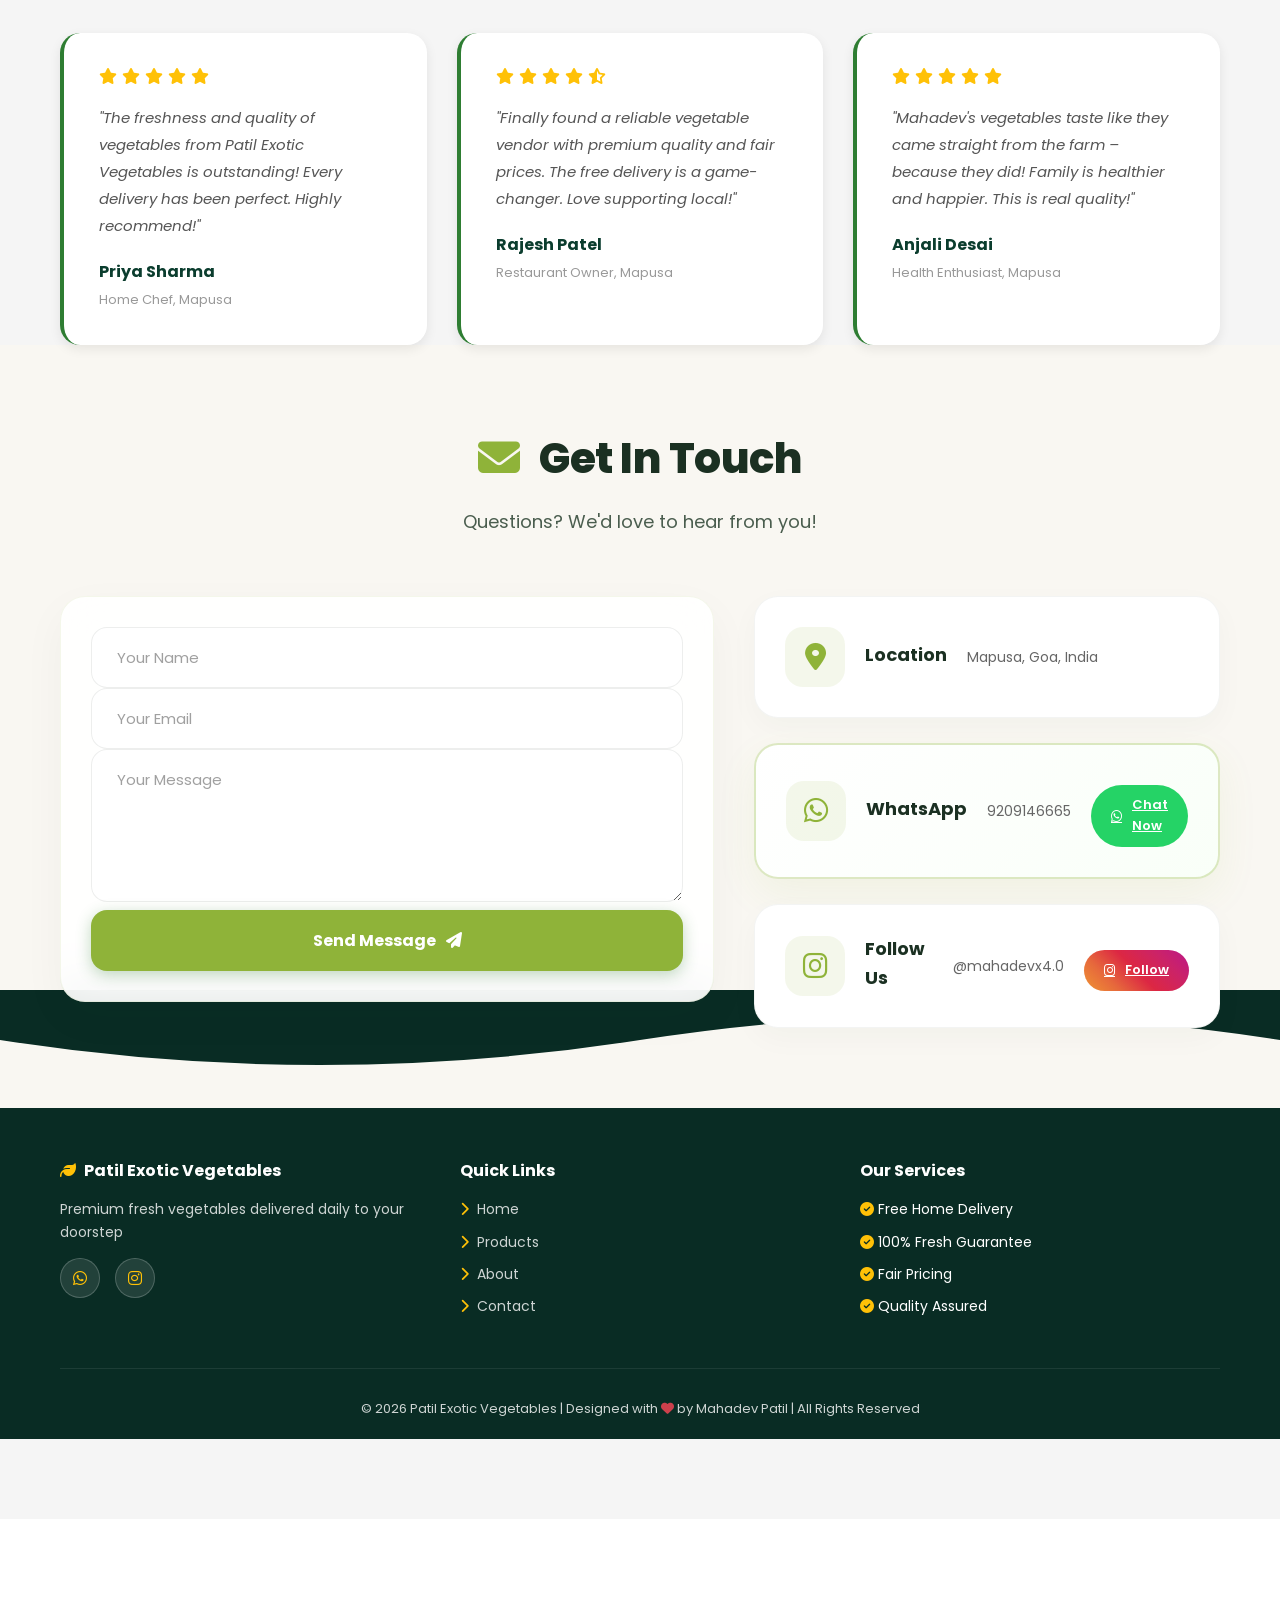
==== commit a7b2bd9e: "Add files via upload" ====
--- a/index.html
+++ b/index.html
@@ -45,7 +45,7 @@
         <div class="container hero-container">
             <div class="hero-text-content fade-in-up">
                 <h1 class="hero-title">
-                    Exotic Greens. Exceptional Quality. Delivered Daily.
+                    Exotic Greens, Exceptional Quality, Delivered Daily !
                 </h1>
                 <p class="hero-subtitle">
                     Directly from trusted farmers to your doorstep. Experience premium quality, handpicked freshness you can taste.
--- a/styles.css
+++ b/styles.css
@@ -44,12 +44,22 @@
     scroll-padding-top: 80px;
 }
 
+html, body {
+    overflow-x: hidden;
+    width: 100%;
+}
+
 body {
     font-family: 'Poppins', sans-serif;
     color: var(--color-dark-gray);
     background-color: var(--color-white);
     line-height: 1.6;
-    overflow-x: hidden;
+}
+
+img {
+    max-width: 100%;
+    height: auto;
+    display: block;
 }
 
 .container {
@@ -708,22 +718,23 @@
 .about-image {
     position: relative;
     overflow: hidden;
-    border-radius: var(--radius-lg);
-    aspect-ratio: 3 / 4;
-    max-height: 500px;
+    border-radius: 24px;
+    aspect-ratio: 3 / 4; /* Classic portrait ratio */
+    max-height: 550px;
     margin: 0 auto;
     width: 100%;
-    max-width: 400px; /* Prevent it from being too wide */
+    max-width: 420px;
     animation: slideUp 1s ease forwards;
     opacity: 0;
-    box-shadow: var(--shadow-lg);
+    box-shadow: 0 15px 45px rgba(0,0,0,0.1);
+    border: 1px solid rgba(143, 179, 57, 0.1);
 }
 
 .about-image img {
     width: 100%;
     height: 100%;
     object-fit: cover;
-    object-position: center 10%;
+    object-position: top center; /* Ensures the top of the head is visible */
     transition: var(--transition);
 }
 
@@ -906,7 +917,7 @@
 
 .features-grid {
     display: grid;
-    grid-template-columns: repeat(auto-fit, minmax(300px, 1fr));
+    grid-template-columns: repeat(auto-fit, minmax(280px, 1fr));
     gap: 30px;
 }
 
@@ -995,7 +1006,7 @@
 
 .testimonials-grid {
     display: grid;
-    grid-template-columns: repeat(auto-fit, minmax(320px, 1fr));
+    grid-template-columns: repeat(auto-fit, minmax(280px, 1fr));
     gap: 30px;
 }
 
@@ -1738,57 +1749,84 @@
     }
 }
 
-/* ==================== FINAL RESPONSIVE POLISH ==================== */
-
-/* Tablet & Smaller Desktop (max-width: 1024px) */
+/* ==================== COMPREHENSIVE RESPONSIVE SYSTEM ==================== */
+
+/* --- TABLET & SMALL LAPTOPS (max-width: 1024px) --- */
 @media (max-width: 1024px) {
     .container {
-        max-width: 95%;
-        padding: 0 25px;
-    }
-    
+        max-width: 100%;
+        padding: 0 30px;
+    }
+
     .hero-title {
-        font-size: 48px;
-    }
-    
+        font-size: 42px;
+    }
+
     .products-grid {
-        grid-template-columns: repeat(2, 1fr); /* 2 products per row on tablet */
+        grid-template-columns: repeat(2, 1fr);
         gap: 20px;
     }
-    
+
+    /* About Section Tablet Stacking */
     .about-content {
+        grid-template-columns: 1fr;
+        text-align: center;
         gap: 40px;
     }
-}
-
-/* Mobile Devices (max-width: 768px) */
+
+    .about-text {
+        max-width: 800px;
+        margin: 0 auto;
+    }
+
+    .about-label {
+        display: block;
+        text-align: center;
+    }
+
+    .about-stats {
+        grid-template-columns: repeat(3, 1fr);
+        justify-content: center;
+        margin-top: 30px;
+    }
+
+    .about-image {
+        max-width: 380px;
+        margin: 0 auto;
+    }
+}
+
+/* --- MOBILE DEVICES (max-width: 768px) --- */
 @media (max-width: 768px) {
+    .container {
+        padding: 0 20px;
+    }
+
     .section-header {
         margin-bottom: 30px;
         text-align: center;
     }
 
     .section-header h2 {
-        font-size: 32px;
-    }
-
-    /* Hero Section Stacking */
+        font-size: 28px;
+    }
+
+    /* Hero Stacking */
     .hero-split .hero-container {
-        display: flex;
         flex-direction: column-reverse;
+        padding-top: 100px;
+        padding-bottom: 40px;
         text-align: center;
-        padding-top: 100px;
-        padding-bottom: 60px;
     }
 
     .hero-text-content {
         max-width: 100%;
-        margin-top: 40px;
+        margin-top: 30px;
     }
 
     .hero-title {
-        font-size: 36px;
-        margin-bottom: 20px;
+        font-size: 30px;
+        line-height: 1.2;
     }
 
     .hero-highlight-modern {
@@ -1796,105 +1834,129 @@
     }
 
     .hero-buttons {
-        justify-content: center;
         flex-direction: column;
-        width: 100%;
+        gap: 12px;
     }
 
     .hero-buttons .btn {
         width: 100%;
-    }
-
-    /* Product Grid - 2 columns for mobile too as requested */
+        justify-content: center;
+    }
+
+    /* Product Grid - 2 per row */
     .products-grid {
         grid-template-columns: repeat(2, 1fr);
         gap: 15px;
     }
 
     .product-card {
+        padding: 10px;
+    }
+
+    .product-image {
+        height: 170px;
         padding: 15px;
+        margin-bottom: 10px;
     }
 
     .product-info h3 {
         font-size: 16px;
     }
 
-    .product-price {
-        font-size: 18px;
-    }
-
-    /* About Section */
+    /* About Order Fix */
     .about-content {
         grid-template-columns: 1fr;
+        gap: 30px;
+    }
+
+    .about-text {
+        order: 1; /* Description first */
     }
 
     .about-image {
-        height: 350px;
-        border-radius: 20px;
-        order: 2; /* Producer card second on mobile */
-    }
-    
-    .about-text {
-        order: 1; /* Text first on mobile */
-    }
-
-    /* Features & Testimonials */
-    .features-grid,
-    .testimonials-grid {
-        grid-template-columns: 1fr;
-        gap: 20px;
-    }
-
-    /* Contact Section */
+        order: 2; /* Producer card second */
+        height: auto;
+        aspect-ratio: 3 / 4;
+    }
+
+    .about-heading {
+        font-size: 32px;
+        text-align: center;
+    }
+
+    .about-label {
+        display: block;
+        text-align: center;
+    }
+
+    /* Contact & Info Cards */
     .contact-content {
         grid-template-columns: 1fr;
         gap: 30px;
     }
 
-    /* Footer */
-    .footer-content {
-        grid-template-columns: 1fr;
+    .info-card {
+        flex-direction: column !important;
         text-align: center;
-        gap: 35px;
-    }
-
-    .footer-social {
-        justify-content: center;
-    }
-    
+        padding: 20px !important;
+    }
+
+    .info-card .btn {
+        margin-left: 0 !important;
+        width: 100% !important;
+        margin-top: 10px;
+    }
+
+    .info-icon {
+        margin: 0 auto;
+    }
+
+    /* Navbar Mobile */
     .logo-text {
-        font-size: 18px; /* Brand name visible and appropriately sized */
+        font-size: 18px;
         display: block !important;
     }
-}
-
-/* Small Mobile Devices (max-width: 480px) */
+
+    .navbar-container {
+        padding: 0 15px;
+    }
+
+    /* General Spacing Normalize */
+    .products, .about, .features, .testimonials, .contact {
+        padding: 60px 0;
+    }
+}
+
+/* --- SMALL MOBILE DEVICES (max-width: 480px) --- */
 @media (max-width: 480px) {
+    .container {
+        padding: 0 15px;
+    }
+
     .hero-title {
-        font-size: 28px;
+        font-size: 26px;
     }
 
     .hero-subtitle {
-        font-size: 15px;
-    }
-
-    /* Ensure 2 columns even on very small mobile */
+        font-size: 14px;
+        margin-bottom: 25px;
+    }
+
     .products-grid {
-        grid-template-columns: repeat(2, 1fr);
+        grid-template-columns: repeat(2, 1fr); /* Enforcing 2 per row */
         gap: 10px;
     }
-    
+
     .product-card {
         padding: 10px;
     }
 
-    .navbar-logo .logo-text {
+    .product-info h3 {
         font-size: 14px;
-        display: block !important;
-    }
-
-    .section-header h2 {
-        font-size: 24px;
+    }
+
+    .product-price {
+        font-size: 16px;
     }
 
     .about-stats {
@@ -1904,6 +1966,26 @@
 
     .stat-card {
         padding: 15px;
+    }
+
+    .navbar-logo img {
+        height: 60px;
+    }
+
+    .logo-text {
+        font-size: 14px;
+    }
+
+    /* Remove horizontal scroll completely */
+    * {
+        max-width: 100vw;
+    }
+}
+
+/* Print Overrides */
+@media print {
+    .navbar, .hero-scroll, .wave-separator, .hamburger, .dark-mode-toggle {
+        display: none;
     }
 }
 
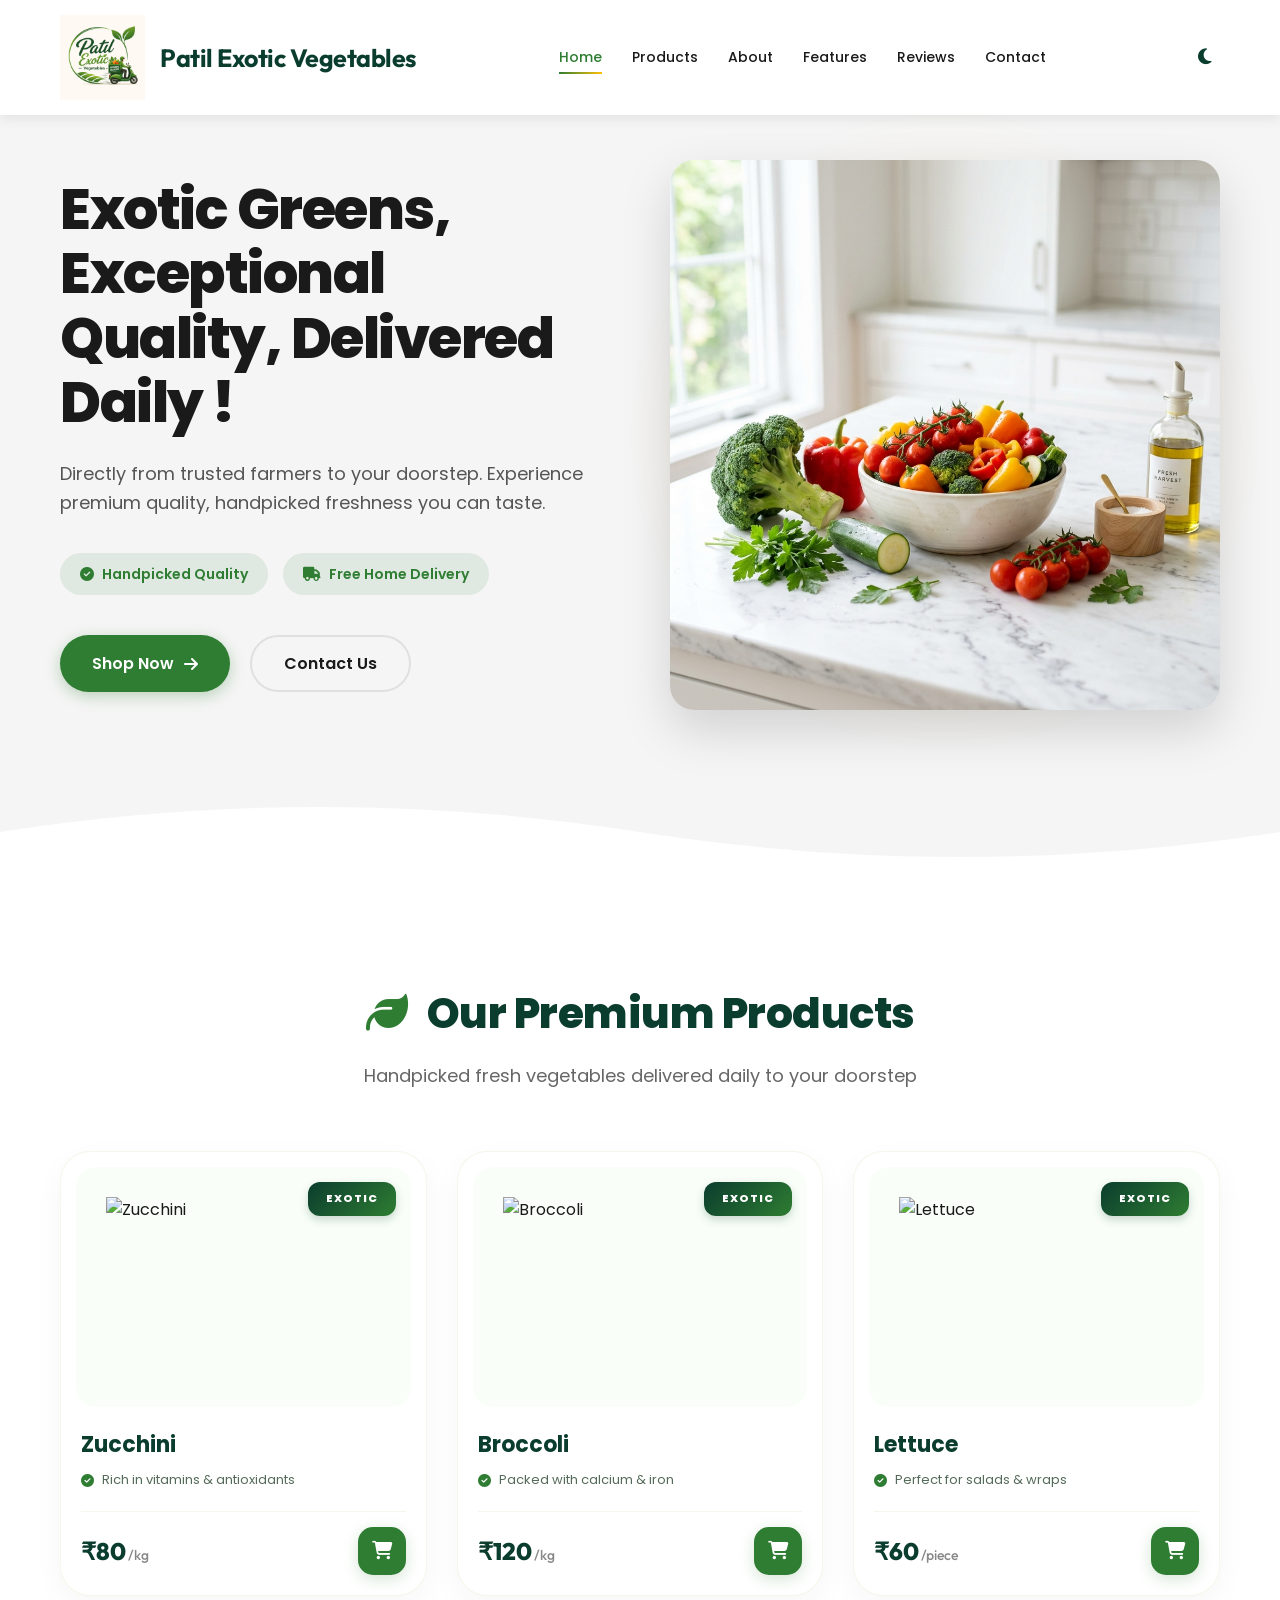
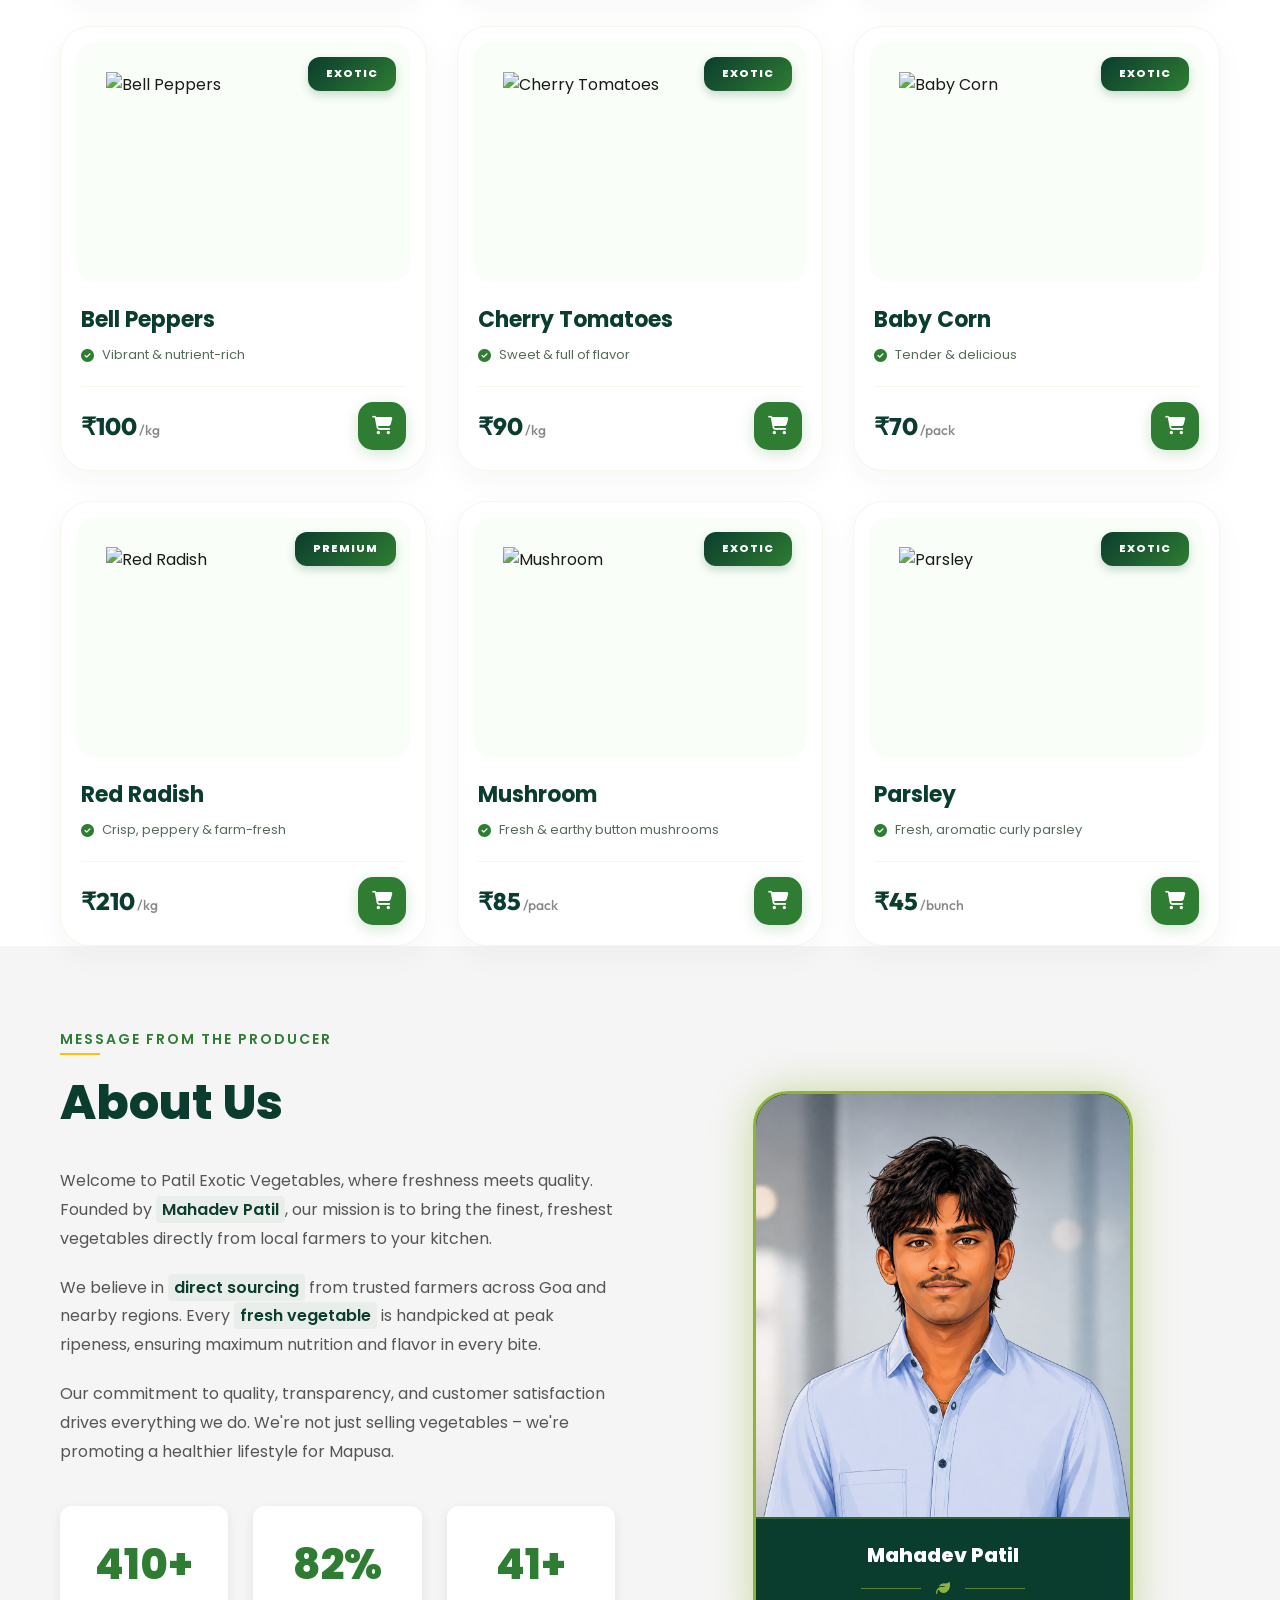
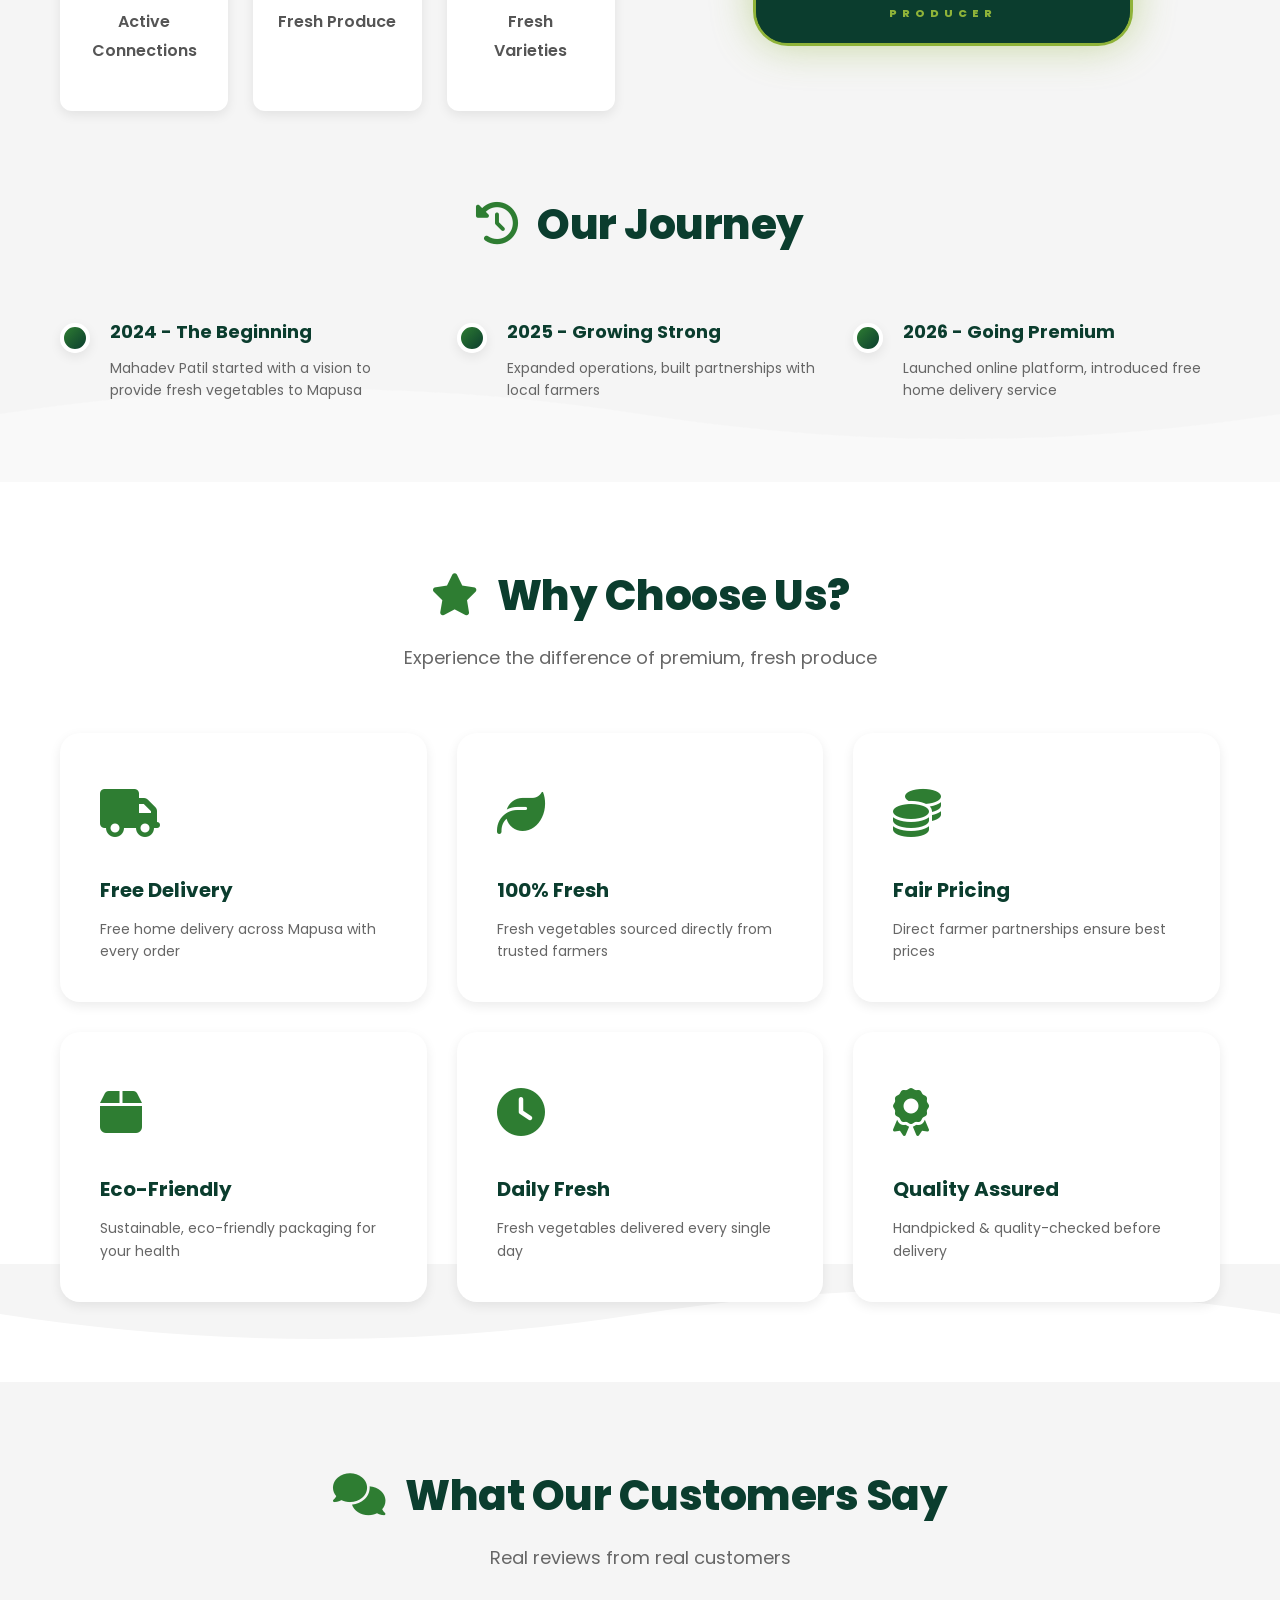
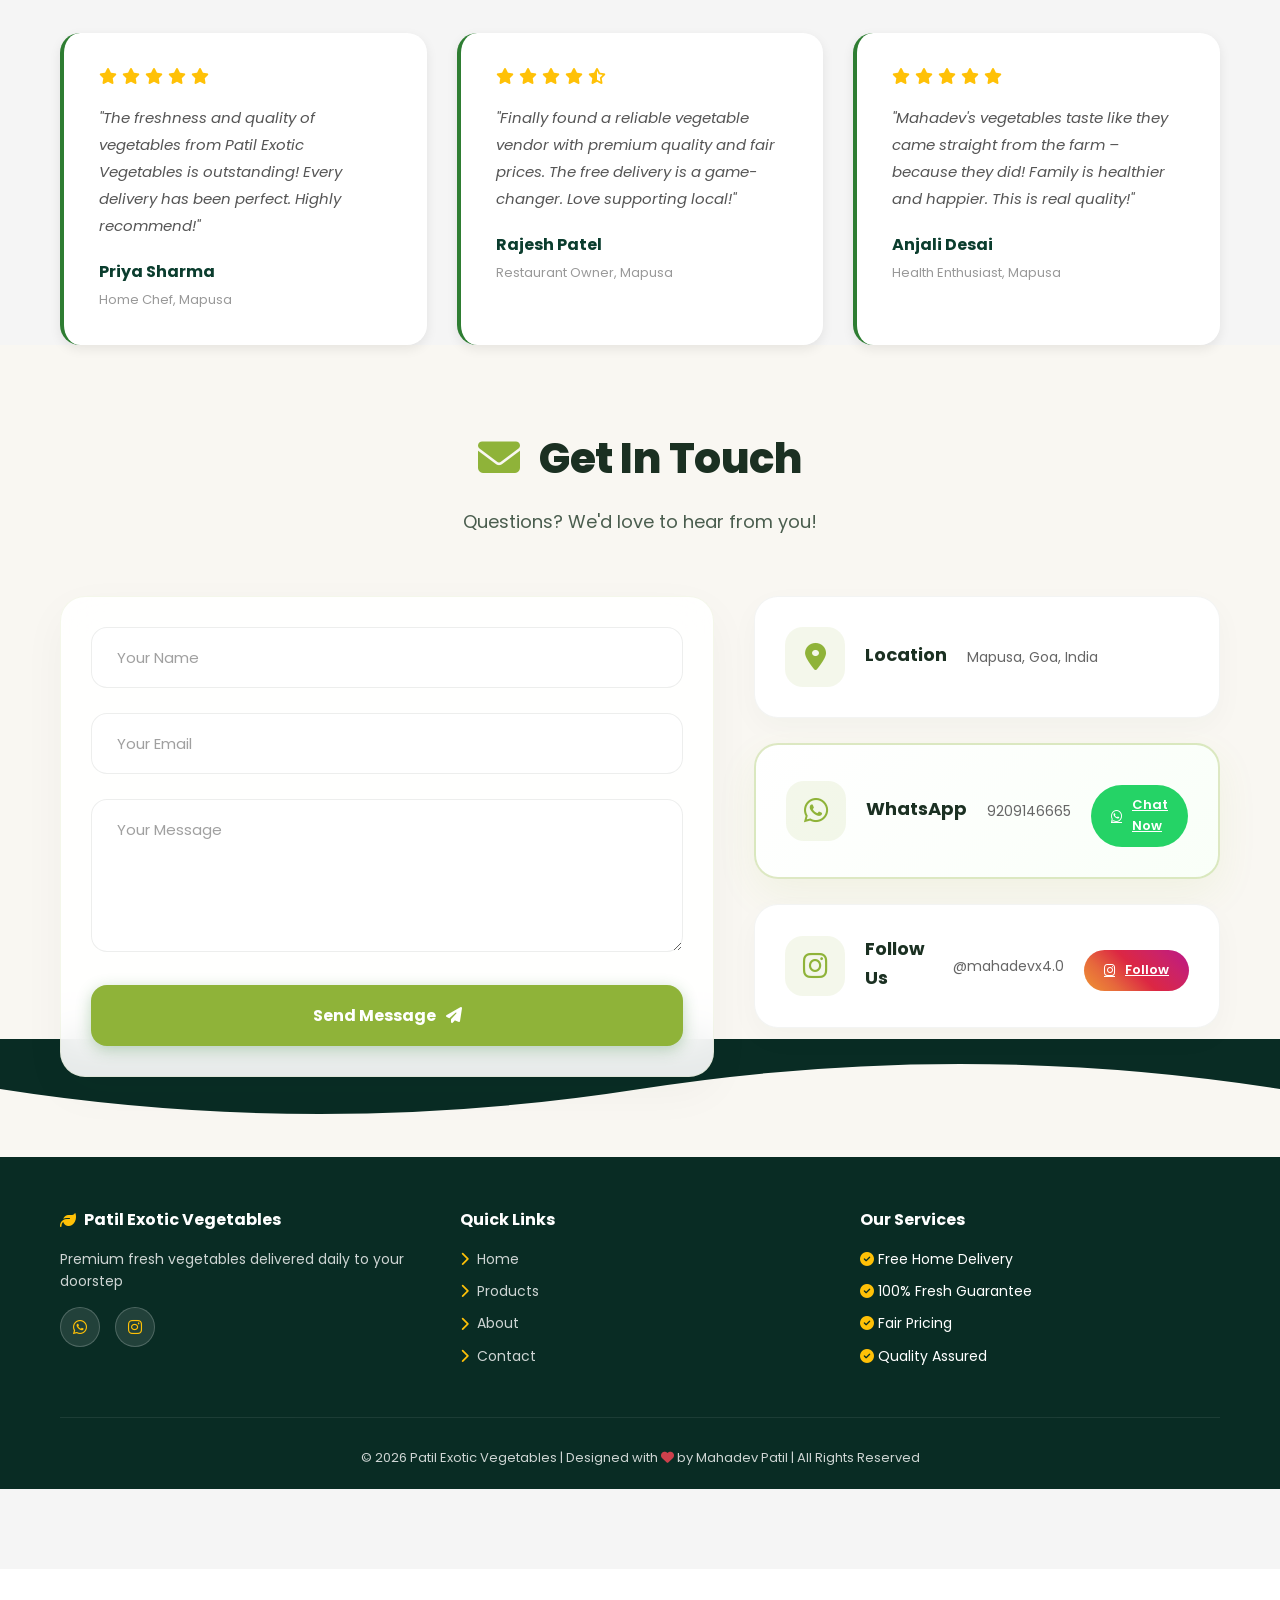
==== commit b383d82a: "Add files via upload" ====
--- a/index.html
+++ b/index.html
@@ -5,7 +5,7 @@
     <meta name="viewport" content="width=device-width, initial-scale=1.0">
     <meta name="description" content="Patil Exotic Vegetables - Premium farm fresh vegetables delivered daily to your doorstep in Mapusa, Goa">
     <title>Patil Exotic Vegetables - Premium Farm Fresh Produce</title>
-    <link rel="stylesheet" href="styles.css">
+    <link rel="stylesheet" href="styles.css?v=1.2">
     <link href="https://cdnjs.cloudflare.com/ajax/libs/font-awesome/6.4.0/css/all.min.css" rel="stylesheet">
     <link href="https://fonts.googleapis.com/css2?family=Outfit:wght@400;600;700;800&family=Cinzel:wght@400;700;900&family=Playfair+Display:ital,wght@0,600;0,700;1,600;1,700&family=Poppins:wght@300;400;500;600;700;800&display=swap" rel="stylesheet">
 </head>
@@ -285,13 +285,18 @@
                     </div>
                 </div>
 
-                <div class="about-image fade-in-up">
-                    <img src="profile.png" alt="Mahadev Patil - Producer">
-                    <div class="about-image-overlay">
-                        <span class="overlay-name">Mahadev Patil</span>
-                        <span class="highlight-producer">Producer</span>
-                    </div>
-                </div>
+                    <div class="about-image">
+                        <img src="profile.png" alt="Mahadev Patil">
+                        <div class="about-image-overlay">
+                            <span class="overlay-name">Mahadev Patil</span>
+                            <div class="producer-badge">
+                                <span class="line"></span>
+                                <i class="fas fa-leaf"></i>
+                                <span class="line"></span>
+                            </div>
+                            <span class="highlight-producer">PRODUCER</span>
+                        </div>
+                    </div>
             </div>
 
             <!-- Timeline -->
--- a/styles.css
+++ b/styles.css
@@ -717,24 +717,25 @@
 
 .about-image {
     position: relative;
-    overflow: hidden;
-    border-radius: 24px;
-    aspect-ratio: 3 / 4; /* Classic portrait ratio */
-    max-height: 550px;
+    border-radius: 35px;
     margin: 0 auto;
     width: 100%;
-    max-width: 420px;
+    max-width: 380px;
+    height: auto !important;
     animation: slideUp 1s ease forwards;
     opacity: 0;
-    box-shadow: 0 15px 45px rgba(0,0,0,0.1);
-    border: 1px solid rgba(143, 179, 57, 0.1);
+    box-shadow: 0 0 40px rgba(143, 179, 57, 0.45);
+    border: 3px solid #8FB339 !important;
+    background: #0B3D2E;
+    overflow: hidden;
 }
 
 .about-image img {
+    display: block;
     width: 100%;
-    height: 100%;
-    object-fit: cover;
-    object-position: top center; /* Ensures the top of the head is visible */
+    height: auto !important;
+    border-top-left-radius: 32px;
+    border-top-right-radius: 32px;
     transition: var(--transition);
 }
 
@@ -743,29 +744,48 @@
 }
 
 .about-image-overlay {
-    position: absolute;
-    bottom: 0;
-    left: 0;
-    right: 0;
-    background: rgba(255, 255, 255, 0.9);
-    backdrop-filter: blur(10px);
-    padding: 20px 25px;
-    display: flex;
-    flex-direction: column;
-    gap: 4px;
-    border-top: 1px solid rgba(0,0,0,0.05);
+    position: relative;
+    background: rgba(11, 61, 46, 1);
+    padding: 20px;
+    text-align: center;
+    border-top: 2px solid rgba(143, 179, 57, 0.3);
 }
 
 .overlay-name {
-    color: var(--color-dark-gray);
-    font-weight: 700;
+    display: block;
+    color: #ffffff;
+    font-weight: 800;
     font-size: 20px;
+    margin-bottom: 4px;
 }
 
 .highlight-producer {
-    color: var(--color-dark-green);
-    font-size: 16px;
-    font-weight: 600;
+    color: #8FB339;
+    font-size: 11px;
+    font-weight: 800;
+    text-transform: uppercase;
+    letter-spacing: 5px;
+    display: block;
+    margin-top: 8px;
+}
+
+.producer-badge {
+    display: flex;
+    align-items: center;
+    justify-content: center;
+    gap: 15px;
+    margin: 10px 0;
+}
+
+.producer-badge i {
+    color: #8FB339;
+    font-size: 14px;
+}
+
+.producer-badge .line {
+    height: 1px;
+    width: 60px;
+    background: rgba(143, 179, 57, 0.6);
 }
 
 .about-label {
@@ -1099,7 +1119,6 @@
     box-shadow: 0 15px 45px rgba(27, 48, 34, 0.04);
     animation: slideUp 1s ease forwards;
     opacity: 0;
-}
 }
 
 .form-group {
@@ -1524,170 +1543,27 @@
     fill: #09120d;
 }
 
+/* Dark Mode Outline Buttons */
+body.dark-mode .btn-outline {
+    border-color: rgba(143, 179, 57, 0.5);
+    color: #ffffff;
+    background: rgba(255, 255, 255, 0.03);
+}
+
+body.dark-mode .btn-outline:hover {
+    border-color: #8FB339;
+    background: rgba(143, 179, 57, 0.1);
+    color: #8FB339;
+}
+
+body.dark-mode .about-image {
+    border: 2px solid rgba(143, 179, 57, 0.4) !important;
+    box-shadow: 0 15px 40px rgba(0, 0, 0, 0.3);
+}
+
 /* ==================== RESPONSIVE DESIGN ==================== */
 
-@media (max-width: 768px) {
-    .navbar-menu {
-        position: absolute;
-        top: 100%;
-        left: 0;
-        right: 0;
-        flex-direction: column;
-        background: rgba(255, 255, 255, 0.98);
-        padding: 20px;
-        gap: 15px;
-        display: none;
-        box-shadow: var(--shadow-lg);
-    }
-
-    .navbar-menu.active {
-        display: flex;
-    }
-
-    .hamburger {
-        display: flex;
-    }
-
-    .hero-title {
-        font-size: 40px;
-    }
-
-    .hero-typing {
-        font-size: 18px;
-    }
-
-    .hero-subtitle {
-        font-size: 14px;
-    }
-
-    .hero-buttons {
-        flex-direction: column;
-    }
-
-    .hero-buttons .btn {
-        width: 100%;
-        justify-content: center;
-    }
-
-    .float-1,
-    .float-2 {
-        width: 150px;
-        height: 150px;
-    }
-
-    .float-1 {
-        top: 15%;
-        right: 5%;
-    }
-
-    .float-2 {
-        bottom: 10%;
-        left: 0;
-        width: 120px;
-        height: 120px;
-    }
-
-    .about-content {
-        grid-template-columns: 1fr;
-        gap: 30px;
-    }
-
-    .about-image {
-        height: 300px;
-    }
-
-    .about-text h2 {
-        font-size: 28px;
-    }
-
-    .contact-content {
-        grid-template-columns: 1fr;
-        gap: 30px;
-    }
-
-    .section-header h2 {
-        font-size: 32px;
-    }
-
-    .products-grid {
-        grid-template-columns: repeat(auto-fit, minmax(250px, 1fr));
-        gap: 20px;
-    }
-
-    .features-grid,
-    .testimonials-grid {
-        grid-template-columns: 1fr;
-    }
-
-    .hero {
-        min-height: 80vh;
-        margin-top: 70px;
-    }
-
-    .products,
-    .about,
-    .features,
-    .testimonials,
-    .contact {
-        padding: 50px 0;
-    }
-
-    .section-header {
-        margin-bottom: 40px;
-    }
-
-    .about-stats {
-        grid-template-columns: repeat(2, 1fr);
-    }
-}
-
-@media (max-width: 480px) {
-    .hero-title {
-        font-size: 28px;
-    }
-
-    .hero-typing {
-        font-size: 14px;
-    }
-
-    .section-header h2 {
-        font-size: 24px;
-    }
-
-    .about-text h2 {
-        font-size: 22px;
-    }
-
-    .timeline-items {
-        grid-template-columns: 1fr;
-    }
-
-    .about-stats {
-        grid-template-columns: 1fr;
-    }
-
-    .hero-buttons {
-        flex-direction: column;
-    }
-
-    .products-grid {
-        grid-template-columns: 1fr;
-    }
-
-    .float-1,
-    .float-2 {
-        display: none;
-    }
-
-    .navbar-logo span {
-        display: none;
-    }
-
-    .footer-content {
-        grid-template-columns: 1fr;
-        gap: 25px;
-    }
-}
+/* Consolidated responsive styles moved to bottom */
 
 /* ==================== SCROLL ANIMATIONS ==================== */
 
@@ -1812,9 +1688,15 @@
     }
 
     /* Hero Stacking */
+    .hero-split {
+        min-height: auto !important;
+        padding-top: 0 !important;
+        padding-bottom: 0 !important;
+    }
+
     .hero-split .hero-container {
         flex-direction: column-reverse;
-        padding-top: 100px;
+        padding-top: 60px;
         padding-bottom: 40px;
         text-align: center;
     }
@@ -1854,13 +1736,18 @@
     }
 
     .product-image {
-        height: 170px;
-        padding: 15px;
-        margin-bottom: 10px;
+        height: 150px;
+        padding: 10px;
+        margin-bottom: 5px;
+    }
+
+    .product-info {
+        padding: 5px 0 0;
     }
 
     .product-info h3 {
         font-size: 16px;
+        margin-bottom: 4px;
     }
 
     /* About Order Fix */
@@ -1875,13 +1762,34 @@
 
     .about-image {
         order: 2; /* Producer card second */
-        height: auto;
-        aspect-ratio: 3 / 4;
+        height: auto !important; 
+        max-width: 310px;
+        margin: 30px auto 0; /* Center horizontally */
+        overflow: hidden;
+    }
+
+    .about-image img {
+        height: auto !important;
+        width: 100% !important;
+    }
+
+    .about-image-overlay {
+        position: relative !important;
+        padding: 15px !important;
+    }
+
+    .overlay-name {
+        font-size: 16px !important;
+    }
+
+    .highlight-producer {
+        font-size: 13px !important;
     }
 
     .about-heading {
-        font-size: 32px;
+        font-size: 28px;
         text-align: center;
+        margin-bottom: 15px;
     }
 
     .about-label {
